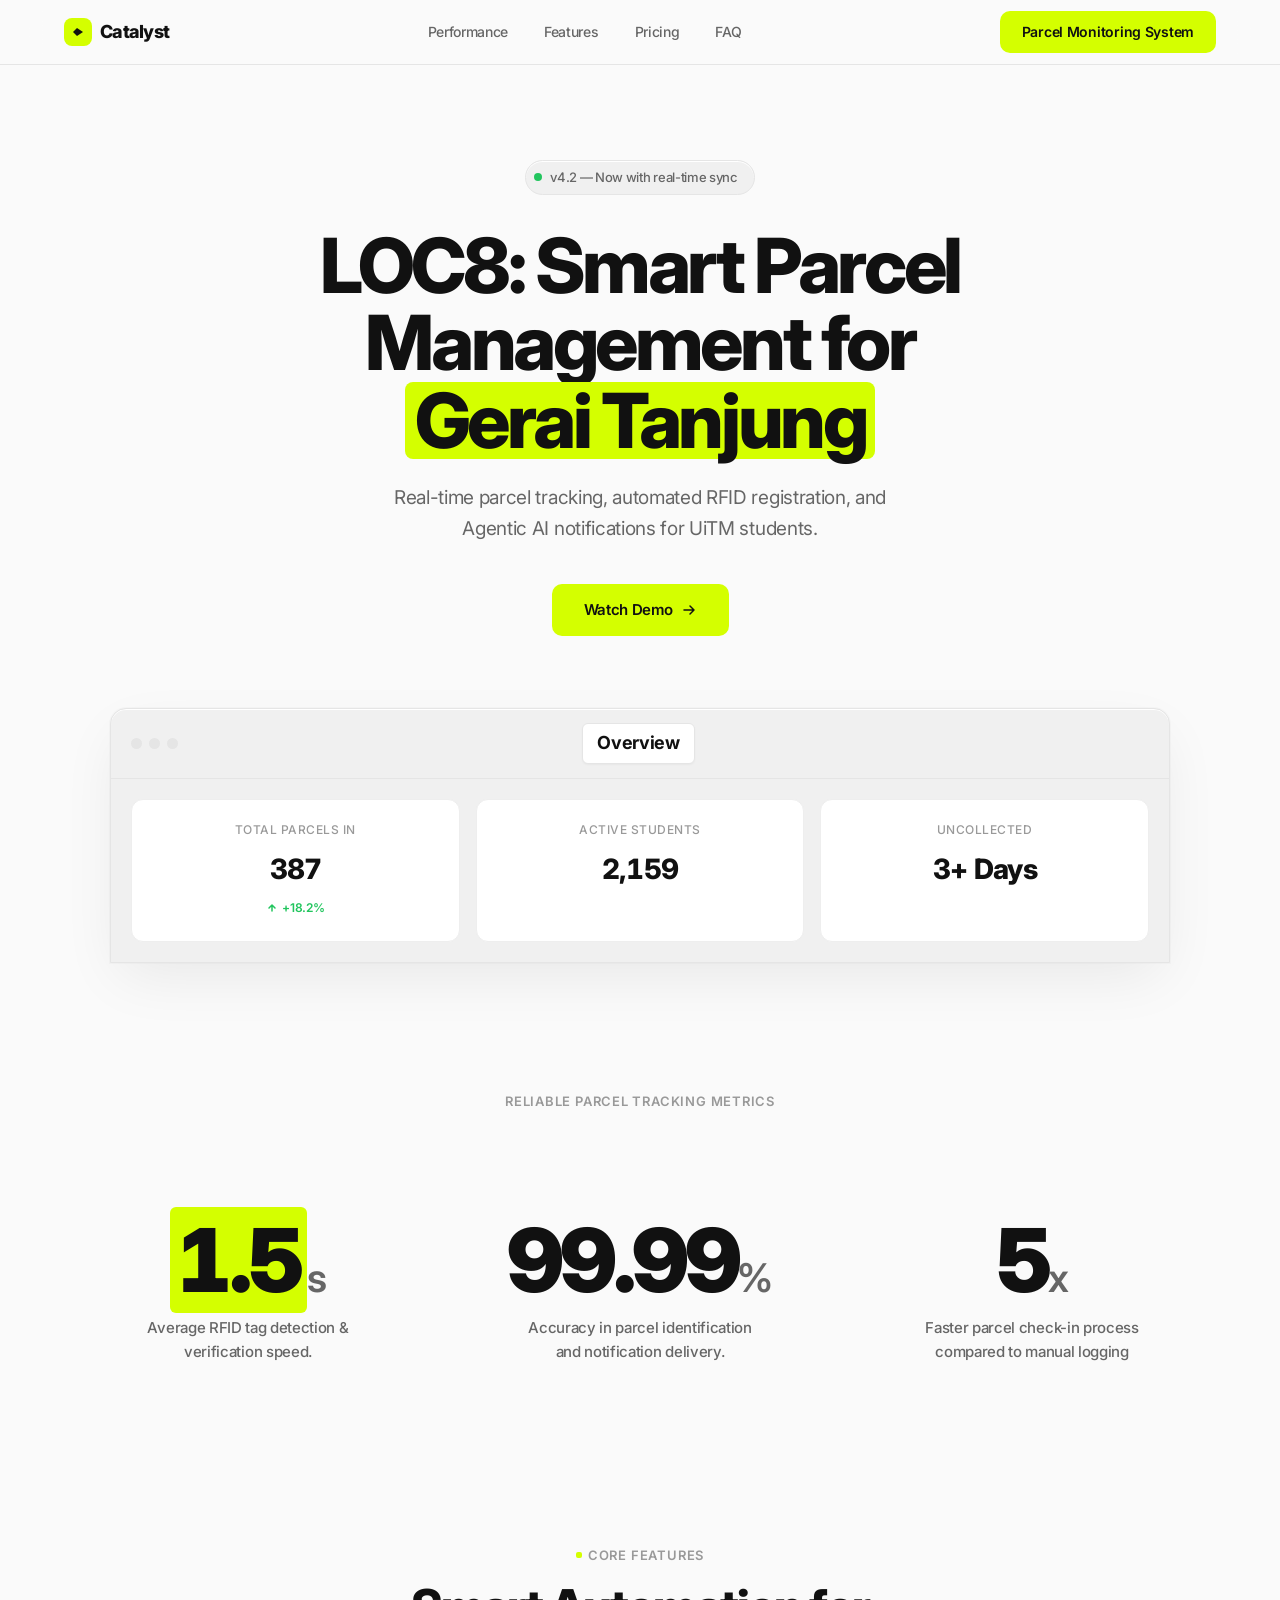
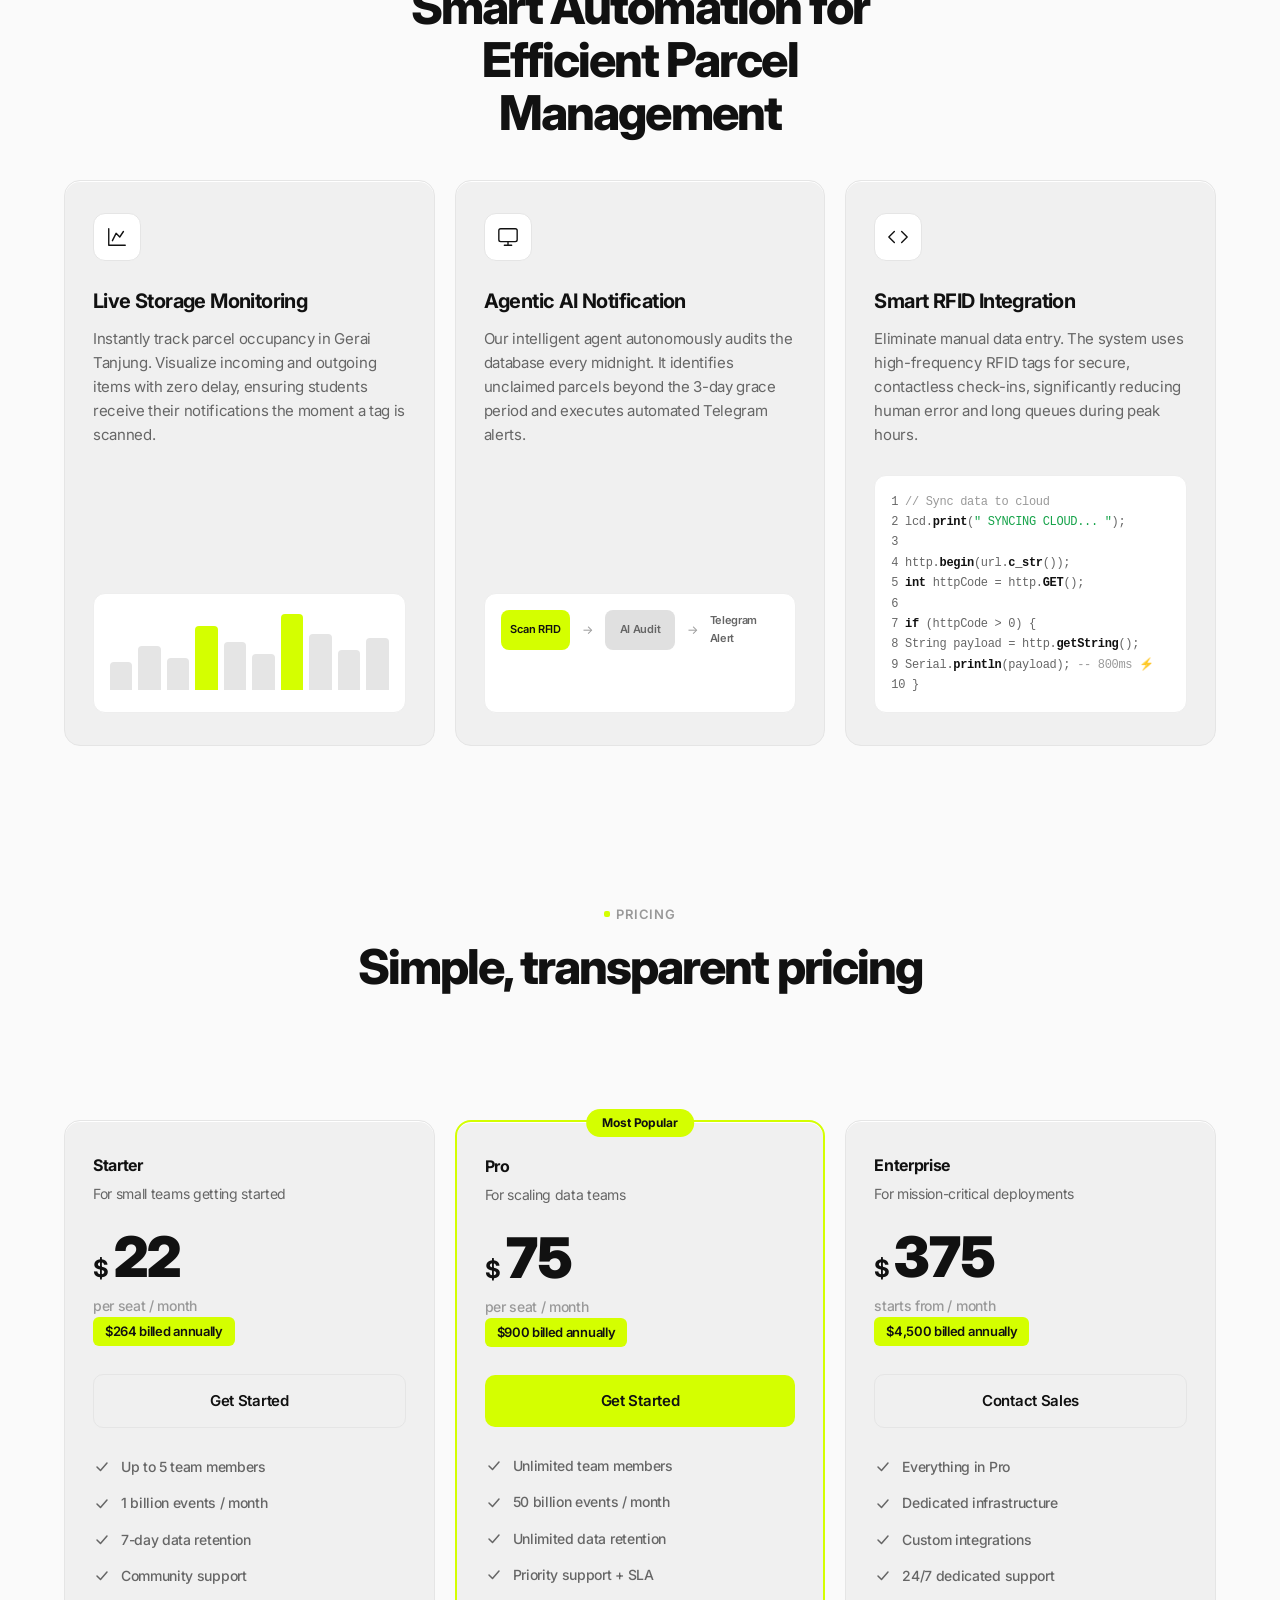
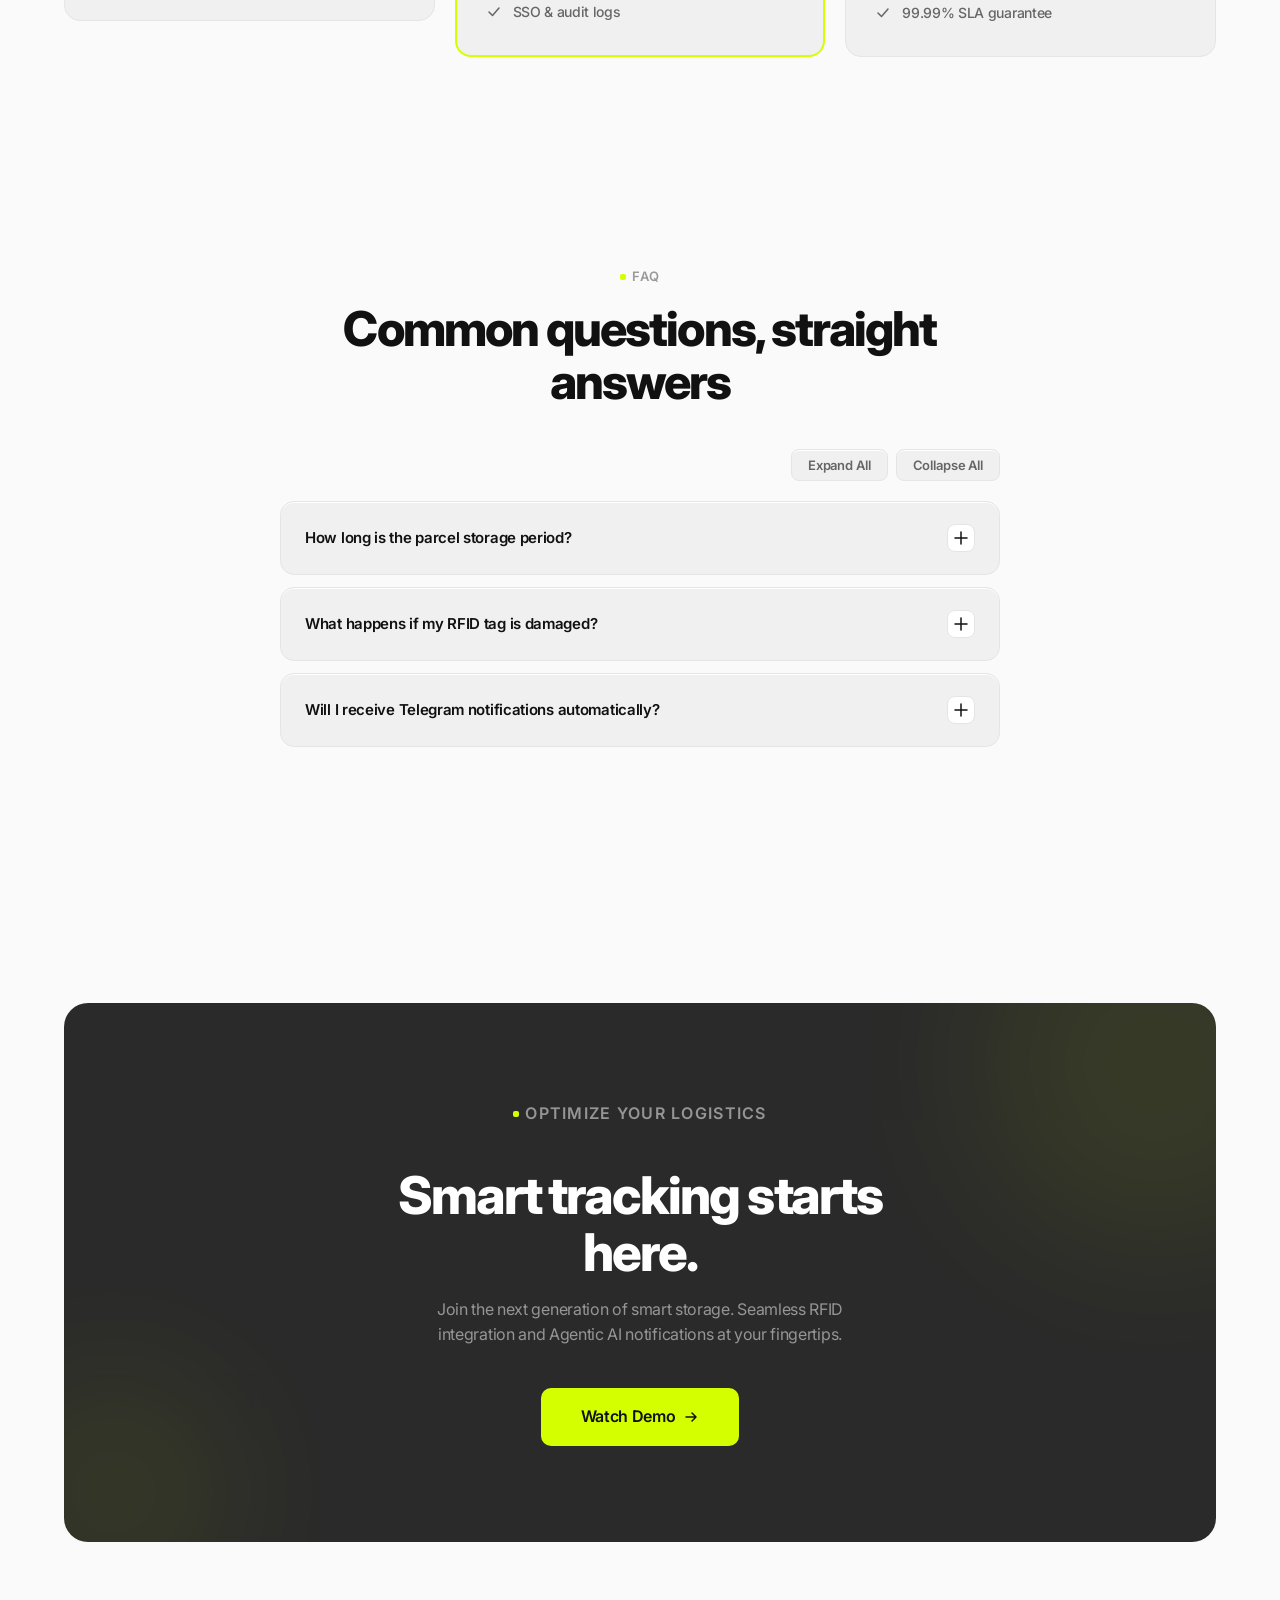
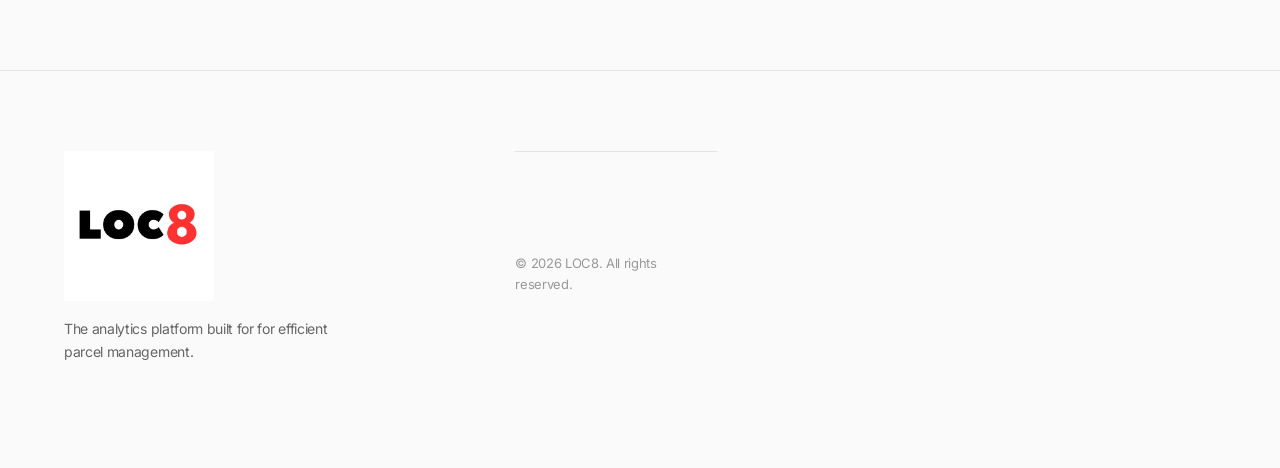
==== index.html @ b4c8d77c "first commit" ====
<!DOCTYPE html>
<html lang="en">
<head>
    <meta charset="UTF-8">
    <meta name="viewport" content="width=device-width, initial-scale=1.0">
    <title>LOC8 Tanjung</title>


    <!-- Google Fonts -->
    <link rel="preconnect" href="https://fonts.googleapis.com">
    <link rel="preconnect" href="https://fonts.gstatic.com" crossorigin>
    <link href="https://fonts.googleapis.com/css2?family=Inter:wght@400;500;600;700;800;900&display=swap" rel="stylesheet">

    <!-- Template CSS -->
    <link rel="stylesheet" href="templatemo-catalyst-style.css">
</head>
<body>

<!-- ===== NAVIGATION ===== -->
    <nav class="nav" role="navigation" aria-label="Main navigation">
        <div class="nav-inner">
            <a href="#" class="nav-logo" aria-label="Catalyst Home">
                <span class="nav-logo-mark">
                    <svg viewBox="0 0 16 16" fill="none" xmlns="http://www.w3.org/2000/svg">
                        <path d="M3 8L7 4L13 8L7 12L3 8Z" fill="#111"/>
                    </svg>
                </span>
                Catalyst
            </a>
            <ul class="nav-links" id="navLinks">
                <li><a href="#metrics">Performance</a></li>
                <li><a href="#engine">Features</a></li>
                <li><a href="#pricing">Pricing</a></li>
                <li><a href="#faq">FAQ</a></li>
            </ul>
            <div class="nav-cta"> 
                <a href="index2.html" class="btn-acid">Parcel Monitoring System </a>
            </div>
            <button class="nav-toggle" id="navToggle" aria-label="Toggle menu" aria-expanded="false">
                <span></span>
            </button>
        </div>
    </nav>


    <!-- ===== SECTION 1: HERO ===== -->
    <section class="hero">
        <div class="container">
            <div class="hero-badge reveal">
                <span class="hero-badge-dot"></span>
                v4.2 — Now with real-time sync
            </div>
            <h1 class="reveal">LOC8: Smart Parcel Management for <span class="accent-word">Gerai Tanjung</span></h1>
            <p class="hero-sub reveal">Real-time parcel tracking, automated RFID registration, and Agentic AI notifications for UiTM students.</p>
            <div class="hero-actions reveal">
                <a href="#pricing" class="btn-acid">
                    Watch Demo
                    <svg width="16" height="16" viewBox="0 0 16 16" fill="none" xmlns="http://www.w3.org/2000/svg"><path d="M3 8H13M13 8L9 4M13 8L9 12" stroke="currentColor" stroke-width="1.5" stroke-linecap="round" stroke-linejoin="round"/></svg>
                </a>
               
            </div>

            <!-- Dashboard Mockup -->
            <div class="hero-dashboard reveal">
                <div class="dashboard-frame">
                    <div class="dashboard-toolbar">
                        <div class="dashboard-dots">
                            <span></span><span></span><span></span>
                        </div>
                        <div class="dashboard-toolbar-tabs">
                            <span class="active"><h2>Overview</h2></span>
                            
                        </div>
                        <div style="width: 50px;"></div>
                    </div>
                    <div class="dashboard-body">
                        <div class="dash-stat-card">
                            <div class="dash-stat-label">Total Parcels In</div>
                            <div class="dash-stat-value">387</div>
                            <div class="dash-stat-change">
                                <svg width="12" height="12" viewBox="0 0 12 12" fill="none"><path d="M6 9V3M6 3L3 6M6 3L9 6" stroke="currentColor" stroke-width="1.5" stroke-linecap="round" stroke-linejoin="round"/></svg>
                                +18.2%
                            </div>
                        </div>
                        <div class="dash-stat-card">
                            <div class="dash-stat-label">Active Students</div>
                            <div class="dash-stat-value">2,159</div>
                            <div class="dash-stat-change">
                                                          </div>
                        </div>
                        <div class="dash-stat-card">
                            <div class="dash-stat-label">Uncollected</div>
                            <div class="dash-stat-value">3+ Days</div>
                            
                            </div>
                        </div>
                           </div>
                        </div>
                    </div>
                </div>
            </div>
        </div>
    </section>

    <!-- ===== SECTION 2: SPEED METRICS ===== -->
    <section class="metrics" id="metrics">
        <div class="container">
            <p class="metrics-label reveal">RELIABLE PARCEL TRACKING METRICS</p>
            <div class="metrics-grid">
                <div class="metric-item reveal">
                    <div class="metric-number"><span class="metric-highlight">1.5</span><span class="metric-unit">s</span></div>
                    <p class="metric-desc">Average RFID tag detection & verification speed.</p>
                </div>
                <div class="metric-item reveal">
                    <div class="metric-number">99.99<span class="metric-unit">%</span></div>
                    <p class="metric-desc">Accuracy in parcel identification and notification delivery.</p>
                </div>
                <div class="metric-item reveal">
                    <div class="metric-number">5<span class="metric-unit">x</span></div>
                    <p class="metric-desc">Faster parcel check-in process compared to manual logging</p>
                </div>
            </div>
        </div>
    </section>

    <!-- ===== SECTION 3: THE ENGINE — BENTO GRID ===== -->
    <section class="engine" id="engine">
        <div class="container">
            <div class="section-header reveal">
                <p class="section-tag">CORE FEATURES</p>
                <h2 class="section-title">Smart Automation for Efficient Parcel Management
            </div>
            <div class="bento-grid">
                <div class="card bento-card reveal">
                    <div class="bento-card-icon">
                        <svg viewBox="0 0 24 24" fill="none" stroke-width="1.5" stroke-linecap="round" stroke-linejoin="round"><path d="M3 3v18h18"/><path d="M7 16l4-8 4 4 4-6"/></svg>
                    </div>
                    <h3>Live Storage Monitoring</h3>
                    <p>Instantly track parcel occupancy in Gerai Tanjung. Visualize incoming and outgoing items with zero delay, ensuring students receive their notifications the moment a tag is scanned.</p>
                    <div class="bento-card-visual">
                        <div class="mini-bars">
                            <div class="mini-bar" style="height: 35%;"></div>
                            <div class="mini-bar" style="height: 55%;"></div>
                            <div class="mini-bar" style="height: 40%;"></div>
                            <div class="mini-bar highlight" style="height: 80%;"></div>
                            <div class="mini-bar" style="height: 60%;"></div>
                            <div class="mini-bar" style="height: 45%;"></div>
                            <div class="mini-bar highlight" style="height: 95%;"></div>
                            <div class="mini-bar" style="height: 70%;"></div>
                            <div class="mini-bar" style="height: 50%;"></div>
                            <div class="mini-bar" style="height: 65%;"></div>
                        </div>
                    </div>
                </div>
                <div class="card bento-card reveal">
                    <div class="bento-card-icon">
                        <svg viewBox="0 0 24 24" fill="none" stroke-width="1.5" stroke-linecap="round" stroke-linejoin="round"><rect x="2" y="3" width="20" height="14" rx="2"/><path d="M8 21h8M12 17v4"/></svg>
                    </div>
                    <h3>Agentic AI Notification</h3>
                    <p>Our intelligent agent autonomously audits the database every midnight. It identifies unclaimed parcels beyond the 3-day grace period and executes automated Telegram alerts.</p>
                    <div class="bento-card-visual">
                        <div class="mini-pipeline">
                            <div class="mini-pipeline-node">Scan RFID</div>
                            <span class="mini-pipeline-arrow">→</span>
                            <div class="mini-pipeline-node">AI Audit</div>
                            <span class="mini-pipeline-arrow">→</span>
                            <div class="mini-pipeline-node">Telegram Alert</div>
                        </div>
                    </div>
                </div>
                <div class="card bento-card reveal">
                    <div class="bento-card-icon">
                        <svg viewBox="0 0 24 24" fill="none" stroke-width="1.5" stroke-linecap="round" stroke-linejoin="round"><path d="M16 18l6-6-6-6"/><path d="M8 6l-6 6 6 6"/></svg>
                    </div>
                    <h3>Smart RFID Integration</h3>
                    <p>Eliminate manual data entry. The system uses high-frequency RFID tags for secure, contactless check-ins, significantly reducing human error and long queues during peak hours.</p>
                    <div class="bento-card-visual">
                        <div class="mini-code">
    1  <span class="comment">// Sync data to cloud</span><br>
    2  lcd.<span class="keyword">print</span>(<span class="string">" SYNCING CLOUD... "</span>);<br>
    3<br>
    4  http.<span class="keyword">begin</span>(url.<span class="keyword">c_str</span>());<br>
    5  <span class="keyword">int</span> httpCode = http.<span class="keyword">GET</span>();<br>
    6<br>
    7  <span class="keyword">if</span> (httpCode > <span class="number">0</span>) {<br>
    8      String payload = http.<span class="keyword">getString</span>();<br>
    9      Serial.<span class="keyword">println</span>(payload); <span class="comment">-- 800ms ⚡</span><br>
    10 }
</div>
                    </div>
                </div>
            </div>
        </div>
    </section>

    <!-- ===== SECTION 4: PRICING ===== -->
    <section class="pricing" id="pricing">
        <div class="container">
            <div class="section-header reveal">
                <p class="section-tag">Pricing</p>
                <h2 class="section-title">Simple, transparent pricing</h2>
            </div>
            <div class="toggle-wrap reveal">
                <div class="toggle-container">
                    <button class="toggle-btn" data-plan="monthly" id="toggleMonthly">Monthly</button>
                    <button class="toggle-btn active" data-plan="yearly" id="toggleYearly">Yearly</button>
                </div>
                <span class="toggle-save visible" id="toggleSave">Save 25%</span>
            </div>
            <div class="pricing-grid">
                <!-- Starter -->
                <div class="card pricing-card reveal">
                    <div class="pricing-plan-name">Starter</div>
                    <div class="pricing-plan-desc">For small teams getting started</div>
                    <div class="pricing-amount">
                        <span class="pricing-currency">$</span>
                        <span class="pricing-value" data-monthly="30" data-yearly="22">22</span>
                    </div>
                    <p class="pricing-period">per seat / month</p>
                    <p class="pricing-billed yearly-active" data-monthly="Billed monthly" data-yearly="$264 billed annually">$264 billed annually</p>
                    <a href="#" class="btn-ghost">Get Started</a>
                    <ul class="pricing-features">
                        <li>
                            <svg viewBox="0 0 18 18" fill="none"><path d="M4 9l3.5 3.5L14 5" stroke="currentColor" stroke-width="1.5" stroke-linecap="round" stroke-linejoin="round"/></svg>
                            Up to 5 team members
                        </li>
                        <li>
                            <svg viewBox="0 0 18 18" fill="none"><path d="M4 9l3.5 3.5L14 5" stroke="currentColor" stroke-width="1.5" stroke-linecap="round" stroke-linejoin="round"/></svg>
                            1 billion events / month
                        </li>
                        <li>
                            <svg viewBox="0 0 18 18" fill="none"><path d="M4 9l3.5 3.5L14 5" stroke="currentColor" stroke-width="1.5" stroke-linecap="round" stroke-linejoin="round"/></svg>
                            7-day data retention
                        </li>
                        <li>
                            <svg viewBox="0 0 18 18" fill="none"><path d="M4 9l3.5 3.5L14 5" stroke="currentColor" stroke-width="1.5" stroke-linecap="round" stroke-linejoin="round"/></svg>
                            Community support
                        </li>
                    </ul>
                </div>
                <!-- Pro -->
                <div class="card pricing-card featured reveal">
                    <div class="pricing-plan-name">Pro</div>
                    <div class="pricing-plan-desc">For scaling data teams</div>
                    <div class="pricing-amount">
                        <span class="pricing-currency">$</span>
                        <span class="pricing-value" data-monthly="100" data-yearly="75">75</span>
                    </div>
                    <p class="pricing-period">per seat / month</p>
                    <p class="pricing-billed yearly-active" data-monthly="Billed monthly" data-yearly="$900 billed annually">$900 billed annually</p>
                    <a href="#" class="btn-acid">Get Started</a>
                    <ul class="pricing-features">
                        <li>
                            <svg viewBox="0 0 18 18" fill="none"><path d="M4 9l3.5 3.5L14 5" stroke="currentColor" stroke-width="1.5" stroke-linecap="round" stroke-linejoin="round"/></svg>
                            Unlimited team members
                        </li>
                        <li>
                            <svg viewBox="0 0 18 18" fill="none"><path d="M4 9l3.5 3.5L14 5" stroke="currentColor" stroke-width="1.5" stroke-linecap="round" stroke-linejoin="round"/></svg>
                            50 billion events / month
                        </li>
                        <li>
                            <svg viewBox="0 0 18 18" fill="none"><path d="M4 9l3.5 3.5L14 5" stroke="currentColor" stroke-width="1.5" stroke-linecap="round" stroke-linejoin="round"/></svg>
                            Unlimited data retention
                        </li>
                        <li>
                            <svg viewBox="0 0 18 18" fill="none"><path d="M4 9l3.5 3.5L14 5" stroke="currentColor" stroke-width="1.5" stroke-linecap="round" stroke-linejoin="round"/></svg>
                            Priority support + SLA
                        </li>
                        <li>
                            <svg viewBox="0 0 18 18" fill="none"><path d="M4 9l3.5 3.5L14 5" stroke="currentColor" stroke-width="1.5" stroke-linecap="round" stroke-linejoin="round"/></svg>
                            SSO &amp; audit logs
                        </li>
                    </ul>
                </div>
                <!-- Enterprise -->
                <div class="card pricing-card reveal">
                    <div class="pricing-plan-name">Enterprise</div>
                    <div class="pricing-plan-desc">For mission-critical deployments</div>
                    <div class="pricing-amount">
                        <span class="pricing-currency">$</span>
                        <span class="pricing-value" data-monthly="500" data-yearly="375">375</span>
                    </div>
                    <p class="pricing-period">starts from / month</p>
                    <p class="pricing-billed yearly-active" data-monthly="Billed monthly" data-yearly="$4,500 billed annually">$4,500 billed annually</p>
                    <a href="#" class="btn-ghost">Contact Sales</a>
                    <ul class="pricing-features">
                        <li>
                            <svg viewBox="0 0 18 18" fill="none"><path d="M4 9l3.5 3.5L14 5" stroke="currentColor" stroke-width="1.5" stroke-linecap="round" stroke-linejoin="round"/></svg>
                            Everything in Pro
                        </li>
                        <li>
                            <svg viewBox="0 0 18 18" fill="none"><path d="M4 9l3.5 3.5L14 5" stroke="currentColor" stroke-width="1.5" stroke-linecap="round" stroke-linejoin="round"/></svg>
                            Dedicated infrastructure
                        </li>
                        <li>
                            <svg viewBox="0 0 18 18" fill="none"><path d="M4 9l3.5 3.5L14 5" stroke="currentColor" stroke-width="1.5" stroke-linecap="round" stroke-linejoin="round"/></svg>
                            Custom integrations
                        </li>
                        <li>
                            <svg viewBox="0 0 18 18" fill="none"><path d="M4 9l3.5 3.5L14 5" stroke="currentColor" stroke-width="1.5" stroke-linecap="round" stroke-linejoin="round"/></svg>
                            24/7 dedicated support
                        </li>
                        <li>
                            <svg viewBox="0 0 18 18" fill="none"><path d="M4 9l3.5 3.5L14 5" stroke="currentColor" stroke-width="1.5" stroke-linecap="round" stroke-linejoin="round"/></svg>
                            99.99% SLA guarantee
                        </li>
                    </ul>
                </div>
            </div>
        </div>
    </section>
    <!-- ===== SECTION 5: FAQ ===== -->
    <section class="faq" id="faq">
        <div class="container">
            <div class="section-header reveal">
                <p class="section-tag">FAQ</p>
                <h2 class="section-title">Common questions, straight answers</h2>
            </div>
            <div class="faq-controls reveal">
                <button class="faq-ctrl-btn" id="faqExpandAll">Expand All</button>
                <button class="faq-ctrl-btn" id="faqCollapseAll">Collapse All</button>
            </div>
            <div class="faq-list">
                <div class="faq-item reveal">
                    <button class="faq-question" aria-expanded="false">
                        How long is the parcel storage period?
                        <span class="faq-icon"><svg viewBox="0 0 14 14" fill="none"><path d="M7 1v12M1 7h12" stroke="#111" stroke-width="1.5" stroke-linecap="round"/></svg></span>
                    </button>
                    <div class="faq-answer">
                        <div class="faq-answer-inner">Parcels can be stored for up to 3 days before the AI agent triggers a penalty warning or a second reminder notification.</div>
                    </div>
                </div>
                <div class="faq-item reveal">
                    <button class="faq-question" aria-expanded="false">
                        What happens if my RFID tag is damaged?
                        <span class="faq-icon"><svg viewBox="0 0 14 14" fill="none"><path d="M7 1v12M1 7h12" stroke="#111" stroke-width="1.5" stroke-linecap="round"/></svg></span>
                    </button>
                    <div class="faq-answer">
                        <div class="faq-answer-inner">You can report the damage to the Gerai Tanjung admin for a tag replacement to ensure accurate scanning and tracking.</div>
                    </div>
                </div>
                <div class="faq-item reveal">
                    <button class="faq-question" aria-expanded="false">
                        Will I receive Telegram notifications automatically?
                        <span class="faq-icon"><svg viewBox="0 0 14 14" fill="none"><path d="M7 1v12M1 7h12" stroke="#111" stroke-width="1.5" stroke-linecap="round"/></svg></span>
                    </button>
                    <div class="faq-answer">
                        <div class="faq-answer-inner">Yes, our Agentic AI audits the database daily and executes automated Telegram alerts to your registered account.</div>
                    </div>
                </div> 
            </div>
                </div>
            </div>
        </div>
    </section>

    <!-- ===== SECTION 6: CTA BANNER ===== -->
    <section class="cta-banner">
        <div class="container">
            <div class="cta-banner-inner reveal">
                <p class="cta-banner-tag">OPTIMIZE YOUR LOGISTICS</p>
                <h2>Smart tracking starts here.</h2>
                <p>Join the next generation of smart storage. Seamless RFID integration and Agentic AI notifications at your fingertips.</p>
                <div class="cta-banner-actions">
                    <a href="#" class="btn-acid">
                        Watch Demo
                        <svg width="16" height="16" viewBox="0 0 16 16" fill="none"><path d="M3 8H13M13 8L9 4M13 8L9 12" stroke="currentColor" stroke-width="1.5" stroke-linecap="round" stroke-linejoin="round"/></svg>
                    </a>
                    
                </div>
            </div>
        </div>
    </section>

    <!-- ===== SECTION 7: FOOTER ===== -->
    <footer class="footer" id="footer">
        <div class="container">
            <div class="footer-grid">
                <div>
                    <img src="nine.jpg" alt="LOC8 Logo" height="150" style="width: auto;"> 
                    </a>
                    <p class="footer-brand-desc">The analytics platform built for for efficient parcel management. </p>
                </div>
                
            <div class="footer-bottom">
                <p class="footer-copy">&copy; 2026 LOC8. All rights reserved. </p>
    </footer>

    <!-- Template JS -->
    <script src="templatemo-catalyst-script.js"></script>

</body>
</html>
---- templatemo-catalyst-style.css ----
/*

TemplateMo 618 The Catalyst

https://templatemo.com/tm-618-the-catalyst

Silver & Acid Light-Mode SaaS Landing Page

*/


*,
*::before,
*::after {
    margin: 0;
    padding: 0;
    box-sizing: border-box;
}

:root {
    /* Silver & Acid Palette */
    --bg:           #FAFAFA;
    --surface:      #F0F0F0;
    --text:         #111111;
    --text-muted:   #666666;
    --text-dim:     #999999;
    --accent:       #D4FF00;
    --accent-hover: #c2eb00;
    --border:       #E5E5E5;
    --border-light: #EEEEEE;
    --white:        #FFFFFF;

    /* Spacing */
    --section-pad: clamp(80px, 10vw, 140px);
    --container:   1200px;
    --gap:         24px;
}

html {
    scroll-behavior: smooth;
    -webkit-font-smoothing: antialiased;
    -moz-osx-font-smoothing: grayscale;
}

body {
    font-family: 'Inter', -apple-system, BlinkMacSystemFont, 'SF Pro Display', 'SF Pro Text', sans-serif;
    background: var(--bg);
    color: var(--text);
    line-height: 1.6;
    letter-spacing: -0.02em;
    overflow-x: hidden;
}

a {
    color: inherit;
    text-decoration: none;
}

img {
    max-width: 100%;
    display: block;
}

.container {
    max-width: var(--container);
    margin: 0 auto;
    padding: 0 var(--gap);
}

/* ===== Machined Silver Card System ===== */
.card {
    background: var(--surface);
    border: 1px solid var(--border);
    border-radius: 16px;
    box-shadow: inset 0 1px 0 var(--white);
    transition: transform 0.25s cubic-bezier(0.22, 1, 0.36, 1);
}

.card:hover {
    transform: translateY(-2px);
}

/* ===== Acid Button System ===== */
.btn-acid {
    display: inline-flex;
    align-items: center;
    justify-content: center;
    gap: 8px;
    padding: 14px 32px;
    background: var(--accent);
    color: var(--text);
    font-family: inherit;
    font-size: 15px;
    font-weight: 600;
    letter-spacing: -0.02em;
    border: none;
    border-radius: 10px;
    cursor: pointer;
    transition: transform 0.2s cubic-bezier(0.22, 1, 0.36, 1),
                box-shadow 0.2s cubic-bezier(0.22, 1, 0.36, 1);
    user-select: none;
}

.btn-acid:hover {
    transform: translateY(-2px);
    box-shadow: 4px 4px 0px var(--text);
}

.btn-acid:active {
    transform: translateY(0);
    box-shadow: 1px 1px 0px var(--text);
}

.btn-ghost {
    display: inline-flex;
    align-items: center;
    justify-content: center;
    gap: 8px;
    padding: 14px 32px;
    background: transparent;
    color: var(--text);
    font-family: inherit;
    font-size: 15px;
    font-weight: 600;
    letter-spacing: -0.02em;
    border: 1px solid var(--border);
    border-radius: 10px;
    cursor: pointer;
    transition: transform 0.2s cubic-bezier(0.22, 1, 0.36, 1),
                box-shadow 0.2s cubic-bezier(0.22, 1, 0.36, 1),
                border-color 0.2s ease;
}

.btn-ghost:hover {
    transform: translateY(-2px);
    box-shadow: 4px 4px 0px var(--text);
    border-color: var(--text);
}

/* ===== NAVIGATION ===== */
.nav {
    position: fixed;
    top: 0;
    left: 0;
    right: 0;
    z-index: 1000;
    background: rgba(250, 250, 250, 0.8);
    backdrop-filter: blur(20px);
    -webkit-backdrop-filter: blur(20px);
    border-bottom: 1px solid var(--border);
}

.nav-inner {
    max-width: var(--container);
    margin: 0 auto;
    padding: 0 var(--gap);
    height: 64px;
    display: flex;
    align-items: center;
    justify-content: space-between;
}

.nav-logo {
    font-size: 18px;
    font-weight: 800;
    letter-spacing: -0.04em;
    display: flex;
    align-items: center;
    gap: 8px;
}

.nav-logo-mark {
    width: 28px;
    height: 28px;
    background: var(--accent);
    border-radius: 8px;
    display: flex;
    align-items: center;
    justify-content: center;
}

.nav-logo-mark svg {
    width: 16px;
    height: 16px;
}

.nav-links {
    display: flex;
    align-items: center;
    gap: 36px;
    list-style: none;
}

.nav-links a {
    font-size: 14px;
    font-weight: 500;
    color: var(--text-muted);
    transition: color 0.2s ease;
}

.nav-links a:hover {
    color: var(--text);
}

.nav-cta {
    display: flex;
    align-items: center;
    gap: 12px;
}

.nav-cta .btn-acid {
    padding: 10px 22px;
    font-size: 14px;
}

.nav-cta .btn-ghost {
    padding: 10px 22px;
    font-size: 14px;
}

.nav-toggle {
    display: none;
    background: none;
    border: none;
    cursor: pointer;
    width: 40px;
    height: 40px;
    align-items: center;
    justify-content: center;
}

.nav-toggle span {
    display: block;
    width: 22px;
    height: 2px;
    background: var(--text);
    position: relative;
    transition: background 0.2s ease;
}

.nav-toggle span::before,
.nav-toggle span::after {
    content: '';
    position: absolute;
    left: 0;
    width: 100%;
    height: 2px;
    background: var(--text);
    transition: transform 0.3s ease;
}

.nav-toggle span::before { top: -7px; }
.nav-toggle span::after  { top: 7px; }

.nav-toggle.active span { background: transparent; }
.nav-toggle.active span::before { transform: rotate(45deg); top: 0; }
.nav-toggle.active span::after  { transform: rotate(-45deg); top: 0; }

/* ===== SECTION 1: HERO ===== */
.hero {
    padding-top: 160px;
    padding-bottom: 0;
    text-align: center;
    position: relative;
}

.hero-badge {
    display: inline-flex;
    align-items: center;
    gap: 8px;
    padding: 6px 16px 6px 8px;
    background: var(--surface);
    border: 1px solid var(--border);
    border-radius: 100px;
    font-size: 13px;
    font-weight: 500;
    color: var(--text-muted);
    margin-bottom: 32px;
    box-shadow: inset 0 1px 0 var(--white);
}

.hero-badge-dot {
    width: 8px;
    height: 8px;
    background: #22C55E;
    border-radius: 50%;
    animation: pulse-dot 2s ease-in-out infinite;
}

@keyframes pulse-dot {
    0%, 100% { opacity: 1; }
    50% { opacity: 0.4; }
}

.hero h1 {
    font-size: clamp(42px, 6vw, 76px);
    font-weight: 800;
    line-height: 1.02;
    letter-spacing: -0.045em;
    max-width: 820px;
    margin: 0 auto 24px;
}

.hero h1 .accent-word {
    color: var(--text);
    background: var(--accent);
    padding: 0 10px;
    border-radius: 8px;
    display: inline-block;
}

.hero-sub {
    font-size: clamp(16px, 1.8vw, 19px);
    color: var(--text-muted);
    max-width: 520px;
    margin: 0 auto 40px;
    line-height: 1.6;
    font-weight: 400;
}

.hero-actions {
    display: flex;
    align-items: center;
    justify-content: center;
    gap: 16px;
    margin-bottom: 72px;
}

/* Dashboard Mockup */
.hero-dashboard {
    position: relative;
    max-width: 1060px;
    margin: 0 auto;
}

.dashboard-frame {
    background: var(--surface);
    border: 1px solid var(--border);
    border-radius: 16px 16px 0 0;
    box-shadow: inset 0 1px 0 var(--white),
                0 0 0 1px rgba(0,0,0,0.02),
                0 20px 60px -10px rgba(0,0,0,0.08);
    overflow: hidden;
}

.dashboard-toolbar {
    display: flex;
    align-items: center;
    justify-content: space-between;
    padding: 14px 20px;
    border-bottom: 1px solid var(--border);
}

.dashboard-dots {
    display: flex;
    gap: 7px;
}

.dashboard-dots span {
    width: 11px;
    height: 11px;
    border-radius: 50%;
    background: var(--border);
}

.dashboard-toolbar-tabs {
    display: flex;
    gap: 2px;
}

.dashboard-toolbar-tabs span {
    padding: 5px 14px;
    font-size: 12px;
    font-weight: 500;
    color: var(--text-dim);
    border-radius: 6px;
    cursor: default;
}

.dashboard-toolbar-tabs span.active {
    background: var(--white);
    color: var(--text);
    border: 1px solid var(--border);
    box-shadow: 0 1px 2px rgba(0,0,0,0.04);
}

.dashboard-body {
    padding: 20px;
    display: grid;
    grid-template-columns: 1fr 1fr 1fr;
    gap: 16px;
}

.dash-stat-card {
    background: var(--white);
    border: 1px solid var(--border-light);
    border-radius: 12px;
    padding: 20px;
    box-shadow: inset 0 1px 0 var(--white);
}

.dash-stat-label {
    font-size: 12px;
    font-weight: 500;
    color: var(--text-dim);
    text-transform: uppercase;
    letter-spacing: 0.04em;
    margin-bottom: 8px;
}

.dash-stat-value {
    font-size: 28px;
    font-weight: 800;
    letter-spacing: -0.03em;
    font-variant-numeric: tabular-nums;
}

.dash-stat-change {
    display: inline-flex;
    align-items: center;
    gap: 4px;
    margin-top: 6px;
    font-size: 12px;
    font-weight: 600;
    color: #22C55E;
}

.dash-stat-change.down { color: #EF4444; }

/* Data Table inside dashboard */
.dashboard-table-area {
    grid-column: 1 / -1;
    background: var(--white);
    border: 1px solid var(--border-light);
    border-radius: 12px;
    overflow: hidden;
}

.dash-table-header {
    display: flex;
    align-items: center;
    justify-content: space-between;
    padding: 16px 20px;
    border-bottom: 1px solid var(--border-light);
}

.dash-table-header span {
    font-size: 14px;
    font-weight: 600;
}

.dash-table-header .dash-filter {
    font-size: 12px;
    font-weight: 500;
    color: var(--text-dim);
    padding: 4px 12px;
    border: 1px solid var(--border);
    border-radius: 6px;
}

.dash-table {
    width: 100%;
}

.dash-table-row {
    display: grid;
    grid-template-columns: 2fr 1fr 1fr 1fr 100px;
    padding: 12px 20px;
    align-items: center;
    border-bottom: 1px solid var(--border-light);
    font-size: 13px;
}

.dash-table-row.head {
    font-size: 11px;
    font-weight: 600;
    color: var(--text-dim);
    text-transform: uppercase;
    letter-spacing: 0.05em;
    background: rgba(0,0,0,0.015);
}

.dash-table-row:last-child {
    border-bottom: none;
}

.dash-cell {
    font-variant-numeric: tabular-nums;
}

.dash-cell-name {
    font-weight: 600;
    display: flex;
    align-items: center;
    gap: 10px;
}

.dash-cell-icon {
    width: 28px;
    height: 28px;
    border-radius: 8px;
    display: flex;
    align-items: center;
    justify-content: center;
    font-size: 13px;
    font-weight: 700;
    flex-shrink: 0;
}

.dash-status {
    display: inline-flex;
    padding: 3px 10px;
    border-radius: 100px;
    font-size: 11px;
    font-weight: 600;
}

.dash-status.active {
    background: #DCFCE7;
    color: #166534;
}

.dash-status.pending {
    background: #FEF3C7;
    color: #92400E;
}

.dash-status.draft {
    background: var(--surface);
    color: var(--text-muted);
}

/* ===== SECTION 2: SPEED METRICS ===== */
.metrics {
    padding: var(--section-pad) 0;
}

.metrics-label {
    font-size: 13px;
    font-weight: 600;
    text-transform: uppercase;
    letter-spacing: 0.06em;
    color: var(--text-dim);
    text-align: center;
    margin-bottom: 56px;
}

.metrics-grid {
    display: grid;
    grid-template-columns: repeat(3, 1fr);
    gap: 24px;
}

.metric-item {
    text-align: center;
    padding: 48px 24px;
}

.metric-number {
    font-size: clamp(56px, 8vw, 88px);
    font-weight: 900;
    letter-spacing: -0.05em;
    line-height: 1;
    font-variant-numeric: tabular-nums;
    margin-bottom: 12px;
}

.metric-number .metric-unit {
    font-size: 0.45em;
    font-weight: 600;
    color: var(--text-muted);
    letter-spacing: -0.02em;
}

.metric-number .metric-highlight {
    color: var(--text);
    background: var(--accent);
    padding: 0 6px;
    border-radius: 6px;
}

.metric-desc {
    font-size: 15px;
    color: var(--text-muted);
    font-weight: 500;
    max-width: 240px;
    margin: 0 auto;
}

.metric-divider {
    width: 1px;
    background: var(--border);
    margin: 24px 0;
    justify-self: center;
}

/* ===== SECTION 3: THE ENGINE — BENTO GRID ===== */
.engine {
    padding: 0 0 clamp(48px, 6vw, 80px);
}

.section-header {
    text-align: center;
    margin-bottom: 40px;
}

.section-tag {
    display: inline-flex;
    align-items: center;
    gap: 6px;
    font-size: 13px;
    font-weight: 600;
    text-transform: uppercase;
    letter-spacing: 0.06em;
    color: var(--text-dim);
    margin-bottom: 16px;
}

.section-tag::before {
    content: '';
    width: 6px;
    height: 6px;
    background: var(--accent);
    border-radius: 2px;
}

.section-title {
    font-size: clamp(32px, 4vw, 48px);
    font-weight: 800;
    letter-spacing: -0.04em;
    line-height: 1.1;
    max-width: 600px;
    margin: 0 auto;
}

.bento-grid {
    display: grid;
    grid-template-columns: repeat(3, 1fr);
    gap: 20px;
}

.bento-card {
    padding: 32px 28px;
    display: flex;
    flex-direction: column;
}

.bento-card-icon {
    width: 48px;
    height: 48px;
    background: var(--white);
    border: 1px solid var(--border);
    border-radius: 12px;
    display: flex;
    align-items: center;
    justify-content: center;
    margin-bottom: 24px;
    box-shadow: inset 0 1px 0 var(--white);
}

.bento-card-icon svg {
    width: 22px;
    height: 22px;
    stroke: var(--text);
}

.bento-card h3 {
    font-size: 20px;
    font-weight: 700;
    letter-spacing: -0.03em;
    margin-bottom: 10px;
}

.bento-card p {
    font-size: 15px;
    color: var(--text-muted);
    line-height: 1.6;
    flex: 1;
}

.bento-card-visual {
    margin-top: 28px;
    background: var(--white);
    border: 1px solid var(--border-light);
    border-radius: 12px;
    padding: 16px;
    min-height: 120px;
}

/* Mini chart bars in bento card */
.mini-bars {
    display: flex;
    align-items: flex-end;
    gap: 6px;
    height: 80px;
}

.mini-bar {
    flex: 1;
    background: var(--border);
    border-radius: 4px 4px 0 0;
    transition: height 0.4s cubic-bezier(0.22, 1, 0.36, 1);
}

.mini-bar.highlight { background: var(--accent); }

/* Mini pipeline in bento card */
.mini-pipeline {
    display: flex;
    align-items: center;
    gap: 12px;
}

.mini-pipeline-node {
    flex: 1;
    height: 40px;
    border-radius: 8px;
    display: flex;
    align-items: center;
    justify-content: center;
    font-size: 11px;
    font-weight: 600;
    color: var(--text-muted);
}

.mini-pipeline-node:nth-child(1) { background: var(--accent); color: var(--text); }
.mini-pipeline-node:nth-child(2) { background: #e8e8e8; }
.mini-pipeline-node:nth-child(3) { background: #e0e0e0; }

.mini-pipeline-arrow {
    font-size: 12px;
    color: var(--text-dim);
    flex-shrink: 0;
}

/* Mini code block in bento card */
.mini-code {
    font-family: 'SF Mono', 'Fira Code', monospace;
    font-size: 12px;
    line-height: 1.7;
    color: var(--text-muted);
}

.mini-code .keyword { color: var(--text); font-weight: 600; }
.mini-code .string { color: #16A34A; }
.mini-code .comment { color: var(--text-dim); }

/* ===== SECTION 4: PRICING ===== */
.pricing {
    padding: clamp(48px, 6vw, 80px) 0;
}

.toggle-wrap {
    display: flex;
    align-items: center;
    justify-content: center;
    gap: 0;
    margin-bottom: 40px;
}

.toggle-container {
    display: flex;
    align-items: center;
    background: var(--surface);
    border: 1px solid var(--border);
    border-radius: 12px;
    padding: 4px;
    box-shadow: inset 0 1px 0 var(--white);
}

.toggle-btn {
    padding: 10px 28px;
    font-family: inherit;
    font-size: 14px;
    font-weight: 600;
    letter-spacing: -0.02em;
    border: none;
    border-radius: 9px;
    cursor: pointer;
    background: transparent;
    color: var(--text-muted);
    transition: all 0.25s cubic-bezier(0.22, 1, 0.36, 1);
    position: relative;
}

.toggle-btn.active {
    background: var(--accent);
    color: var(--text);
    box-shadow: 0 1px 3px rgba(0,0,0,0.08);
}

.toggle-save {
    font-size: 12px;
    font-weight: 600;
    color: #16A34A;
    margin-left: 12px;
    opacity: 0;
    transform: translateX(-8px);
    transition: all 0.3s ease;
}

.toggle-save.visible {
    opacity: 1;
    transform: translateX(0);
}

.pricing-grid {
    display: grid;
    grid-template-columns: repeat(3, 1fr);
    gap: 20px;
    align-items: start;
}

.pricing-card {
    padding: 32px 28px;
    position: relative;
}

.pricing-card.featured {
    border-color: var(--accent);
    border-width: 2px;
}

.pricing-card.featured::before {
    content: 'Most Popular';
    position: absolute;
    top: -13px;
    left: 50%;
    transform: translateX(-50%);
    padding: 4px 16px;
    background: var(--accent);
    color: var(--text);
    font-size: 12px;
    font-weight: 700;
    letter-spacing: -0.01em;
    border-radius: 100px;
    white-space: nowrap;
}

.pricing-plan-name {
    font-size: 16px;
    font-weight: 700;
    letter-spacing: -0.02em;
    margin-bottom: 4px;
}

.pricing-plan-desc {
    font-size: 14px;
    color: var(--text-muted);
    margin-bottom: 24px;
}

.pricing-amount {
    display: flex;
    align-items: baseline;
    gap: 4px;
    margin-bottom: 6px;
}

.pricing-currency {
    font-size: 24px;
    font-weight: 700;
    letter-spacing: -0.02em;
}

.pricing-value {
    font-size: 56px;
    font-weight: 900;
    letter-spacing: -0.05em;
    line-height: 1;
    font-variant-numeric: tabular-nums;
    transition: all 0.3s cubic-bezier(0.22, 1, 0.36, 1);
}

.pricing-period {
    font-size: 14px;
    color: var(--text-dim);
    font-weight: 500;
}

.pricing-billed {
    font-size: 13px;
    color: var(--text-dim);
    margin-bottom: 28px;
    transition: all 0.25s ease;
}

.pricing-billed.yearly-active {
    color: var(--text);
    font-weight: 600;
    background: var(--accent);
    display: inline-block;
    padding: 4px 12px;
    border-radius: 6px;
}

.pricing-card .btn-acid,
.pricing-card .btn-ghost {
    width: 100%;
    margin-bottom: 28px;
}

.pricing-features {
    list-style: none;
    display: flex;
    flex-direction: column;
    gap: 14px;
}

.pricing-features li {
    display: flex;
    align-items: center;
    gap: 10px;
    font-size: 14px;
    color: var(--text-muted);
    font-weight: 500;
}

.pricing-features li svg {
    width: 18px;
    height: 18px;
    flex-shrink: 0;
    stroke: #22C55E;
}

/* ===== SECTION 7: FOOTER ===== */
.footer {
    padding: 80px 0 40px;
    border-top: 1px solid var(--border);
}

.footer-grid {
    display: grid;
    grid-template-columns: 2fr 1fr 1fr 1fr;
    gap: 48px;
    margin-bottom: 64px;
}

.footer-brand-desc {
    font-size: 14px;
    color: var(--text-muted);
    line-height: 1.7;
    max-width: 280px;
    margin-top: 16px;
}

.footer-col-title {
    font-size: 13px;
    font-weight: 700;
    text-transform: uppercase;
    letter-spacing: 0.06em;
    color: var(--text);
    margin-bottom: 20px;
}

.footer-links {
    list-style: none;
    display: flex;
    flex-direction: column;
    gap: 12px;
}

.footer-links a {
    font-size: 14px;
    color: var(--text-dim);
    font-weight: 500;
    transition: color 0.2s ease;
}

.footer-links a:hover {
    color: var(--text-muted);
}

.footer-bottom {
    display: flex;
    align-items: center;
    justify-content: space-between;
    padding-top: 32px;
    border-top: 1px solid var(--border);
}

.footer-copy {
    font-size: 13px;
    color: var(--text-dim);
}

.footer-copy a {
    color: var(--text-muted);
}

.footer-copy a:hover {
    color: var(--text);
}

.footer-bottom-links {
    display: flex;
    gap: 24px;
    list-style: none;
}

.footer-bottom-links a {
    font-size: 13px;
    color: var(--text-dim);
    font-weight: 500;
    transition: color 0.2s ease;
}

.footer-bottom-links a:hover {
    color: var(--text);
}

/* ===== SECTION 5: FAQ ===== */
.faq {
    padding: var(--section-pad) 0;
}

.faq-list {
    max-width: 720px;
    margin: 0 auto;
    display: flex;
    flex-direction: column;
    gap: 12px;
}

.faq-controls {
    max-width: 720px;
    margin: 0 auto 20px;
    display: flex;
    justify-content: flex-end;
    gap: 8px;
}

.faq-ctrl-btn {
    padding: 7px 16px;
    font-family: inherit;
    font-size: 13px;
    font-weight: 600;
    letter-spacing: -0.01em;
    color: var(--text-muted);
    background: var(--surface);
    border: 1px solid var(--border);
    border-radius: 8px;
    cursor: pointer;
    box-shadow: inset 0 1px 0 var(--white);
    transition: color 0.2s ease, border-color 0.2s ease;
}

.faq-ctrl-btn:hover {
    color: var(--text);
    border-color: #CCC;
}

.faq-item {
    background: var(--surface);
    border: 1px solid var(--border);
    border-radius: 14px;
    box-shadow: inset 0 1px 0 var(--white);
    overflow: hidden;
    transition: border-color 0.25s ease;
}

.faq-item.open {
    border-color: #CCCCCC;
}

.faq-question {
    display: flex;
    align-items: center;
    justify-content: space-between;
    gap: 16px;
    width: 100%;
    padding: 22px 24px;
    background: none;
    border: none;
    font-family: inherit;
    font-size: 15px;
    font-weight: 600;
    letter-spacing: -0.02em;
    color: var(--text);
    cursor: pointer;
    text-align: left;
    line-height: 1.4;
}

.faq-question:hover {
    color: var(--text);
}

.faq-icon {
    width: 28px;
    height: 28px;
    flex-shrink: 0;
    background: var(--white);
    border: 1px solid var(--border);
    border-radius: 8px;
    display: flex;
    align-items: center;
    justify-content: center;
    transition: transform 0.3s cubic-bezier(0.22, 1, 0.36, 1),
                background 0.2s ease;
}

.faq-item.open .faq-icon {
    transform: rotate(45deg);
    background: var(--accent);
    border-color: var(--accent);
}

.faq-icon svg {
    width: 14px;
    height: 14px;
}

.faq-answer {
    max-height: 0;
    overflow: hidden;
    transition: max-height 0.4s cubic-bezier(0.22, 1, 0.36, 1);
}

.faq-answer-inner {
    padding: 0 24px 22px;
    font-size: 14px;
    color: var(--text-muted);
    line-height: 1.7;
}

/* ===== SECTION 6: CTA BANNER ===== */
.cta-banner {
    padding: var(--section-pad) 0;
}

.cta-banner-inner {
    background: #2A2A2A;
    border-radius: 24px;
    padding: clamp(56px, 8vw, 96px) clamp(32px, 5vw, 72px);
    text-align: center;
    position: relative;
    overflow: hidden;
}

.cta-banner-inner::before {
    content: '';
    position: absolute;
    top: -120px;
    right: -120px;
    width: 360px;
    height: 360px;
    background: var(--accent);
    border-radius: 50%;
    opacity: 0.08;
    filter: blur(80px);
    pointer-events: none;
}

.cta-banner-inner::after {
    content: '';
    position: absolute;
    bottom: -80px;
    left: -80px;
    width: 260px;
    height: 260px;
    background: var(--accent);
    border-radius: 50%;
    opacity: 0.06;
    filter: blur(60px);
    pointer-events: none;
}

.cta-banner-tag {
    display: inline-flex;
    align-items: center;
    gap: 6px;
    font-size: 12px;
    font-weight: 600;
    text-transform: uppercase;
    letter-spacing: 0.08em;
    color: rgba(255,255,255,0.4);
    margin-bottom: 24px;
    position: relative;
    z-index: 1;
}

.cta-banner-tag::before {
    content: '';
    width: 6px;
    height: 6px;
    background: var(--accent);
    border-radius: 2px;
}

.cta-banner h2 {
    font-size: clamp(32px, 4.5vw, 52px);
    font-weight: 800;
    letter-spacing: -0.04em;
    line-height: 1.1;
    color: var(--white);
    max-width: 580px;
    margin: 0 auto 16px;
    position: relative;
    z-index: 1;
}

.cta-banner p {
    font-size: 16px;
    color: rgba(255,255,255,0.5);
    max-width: 420px;
    margin: 0 auto 40px;
    line-height: 1.6;
    position: relative;
    z-index: 1;
}

.cta-banner-actions {
    display: flex;
    align-items: center;
    justify-content: center;
    gap: 16px;
    position: relative;
    z-index: 1;
}

.cta-banner .btn-acid {
    padding: 16px 40px;
    font-size: 16px;
}

.btn-dark-ghost {
    display: inline-flex;
    align-items: center;
    justify-content: center;
    gap: 8px;
    padding: 16px 40px;
    background: transparent;
    color: rgba(255,255,255,0.7);
    font-family: inherit;
    font-size: 16px;
    font-weight: 600;
    letter-spacing: -0.02em;
    border: 1px solid rgba(255,255,255,0.15);
    border-radius: 10px;
    cursor: pointer;
    transition: transform 0.2s cubic-bezier(0.22, 1, 0.36, 1),
                color 0.2s ease,
                border-color 0.2s ease;
}

.btn-dark-ghost:hover {
    transform: translateY(-2px);
    color: var(--white);
    border-color: rgba(255,255,255,0.3);
}

/* ===== SCROLL REVEAL ===== */
.reveal {
    opacity: 0;
    transform: translateY(24px);
    transition: opacity 0.7s cubic-bezier(0.22, 1, 0.36, 1),
                transform 0.7s cubic-bezier(0.22, 1, 0.36, 1);
}

.reveal.visible {
    opacity: 1;
    transform: translateY(0);
}

/* ===== RESPONSIVE ===== */
@media (max-width: 1024px) {
    .bento-grid {
        grid-template-columns: 1fr;
    }

    .pricing-grid {
        grid-template-columns: 1fr;
        max-width: 440px;
        margin: 0 auto;
    }

    .footer-grid {
        grid-template-columns: 1fr 1fr;
    }
}

@media (max-width: 768px) {
    .nav-links { display: none; }
    .nav-cta   { display: none; }
    .nav-toggle { display: flex; }

    .nav-links.open {
        display: flex;
        flex-direction: column;
        position: fixed;
        top: 64px;
        left: 0;
        right: 0;
        bottom: 0;
        height: calc(100dvh - 64px);
        background: var(--bg);
        padding: 80px 24px;
        gap: 24px;
        overflow-y: auto;
        -webkit-overflow-scrolling: touch;
        z-index: 999;
        border-top: 1px solid var(--border);
    }

    .nav-links.open a {
        font-size: 20px;
        font-weight: 600;
        color: var(--text);
    }

    .hero {
        padding-top: 120px;
    }

    .hero-actions {
        flex-direction: column;
    }

    .metrics-grid {
        grid-template-columns: 1fr;
        gap: 0;
    }

    .metric-divider {
        width: 60px;
        height: 1px;
        margin: 0 auto;
    }

    .metric-item {
        padding: 32px 24px;
    }

    .dashboard-body {
        grid-template-columns: 1fr;
        gap: 12px;
    }

    .dash-table-row {
        grid-template-columns: 2fr 1fr 1fr;
    }

    .dash-table-row .dash-cell:nth-child(4),
    .dash-table-row .dash-cell:nth-child(5) {
        display: none;
    }

    .footer-grid {
        grid-template-columns: 1fr;
        gap: 32px;
    }

    .footer-bottom {
        flex-direction: column;
        gap: 16px;
        text-align: center;
    }

    .cta-banner-actions {
        flex-direction: column;
    }

    .cta-banner .btn-acid,
    .btn-dark-ghost {
        width: 100%;
        max-width: 300px;
    }
}

@media (prefers-reduced-motion: reduce) {
    *, *::before, *::after {
        animation-duration: 0.01ms !important;
        transition-duration: 0.01ms !important;
    }

    .reveal {
        opacity: 1;
        transform: none;
    }
}
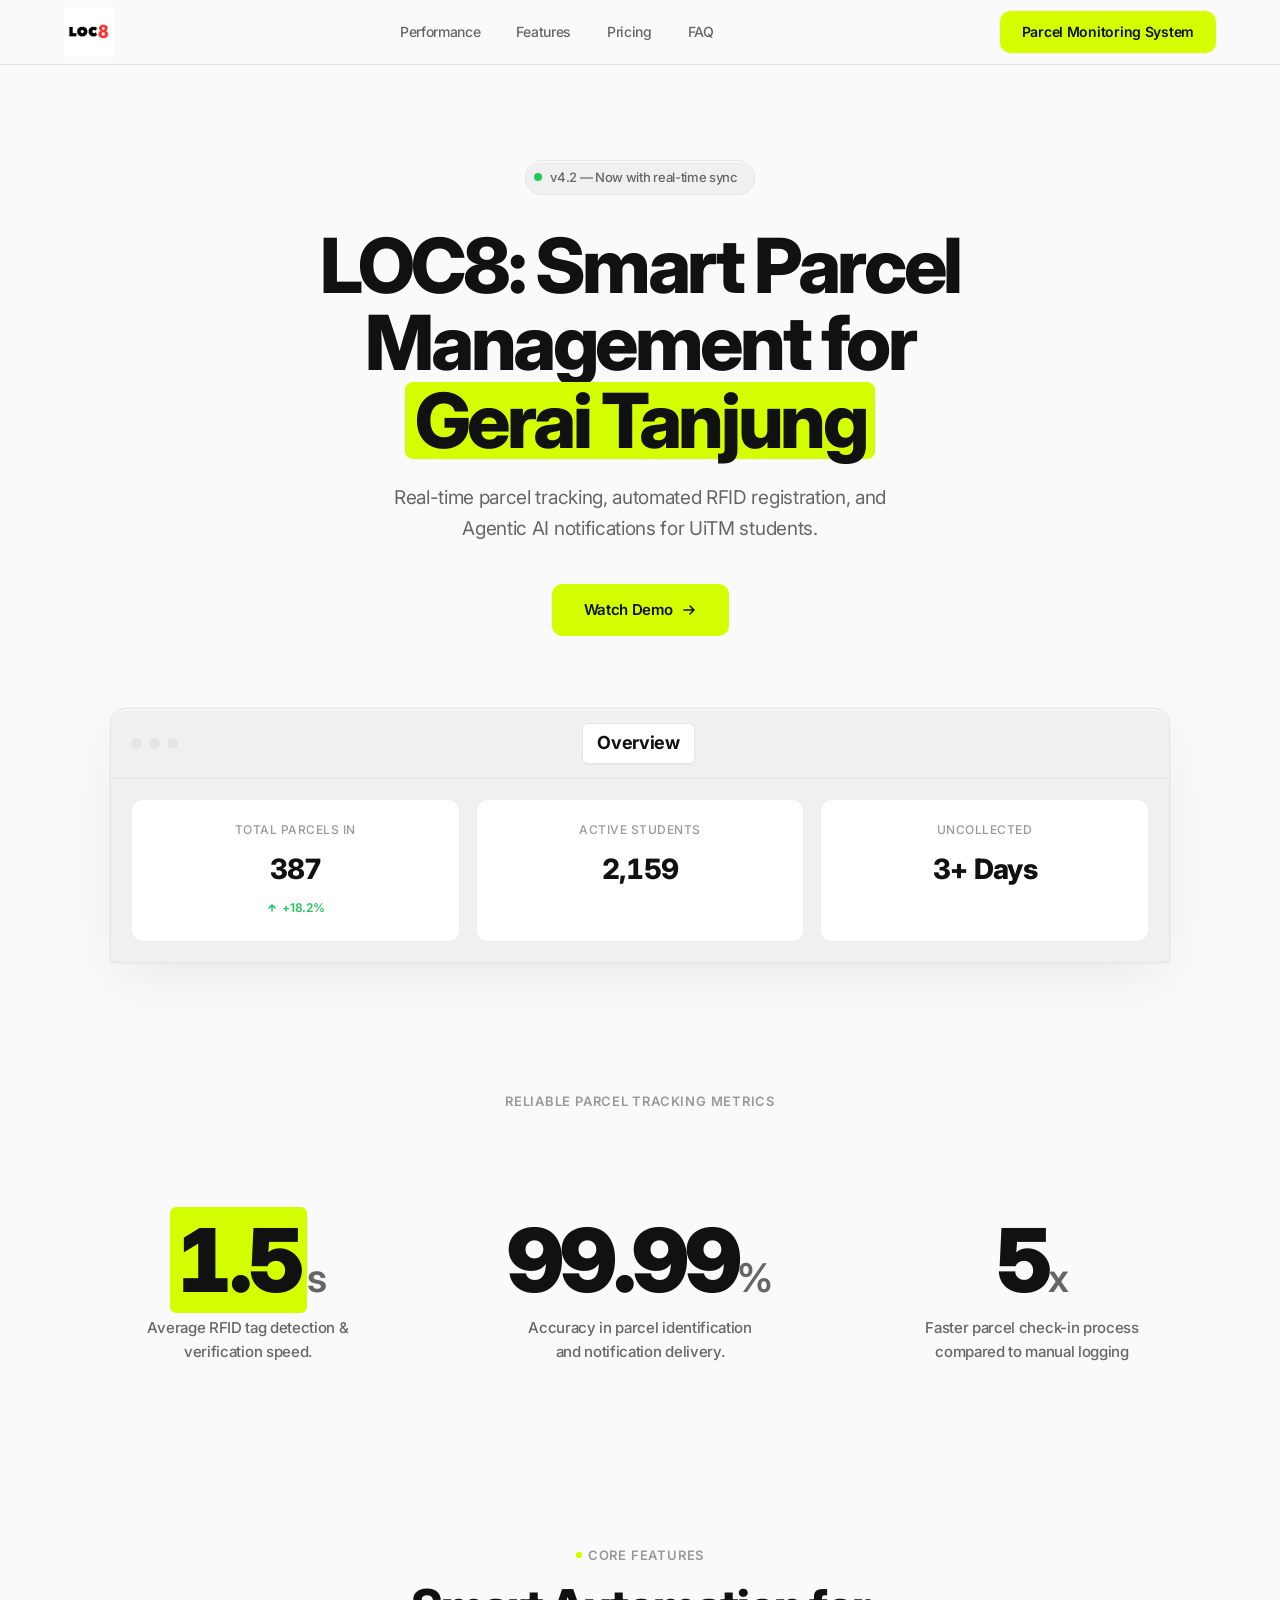
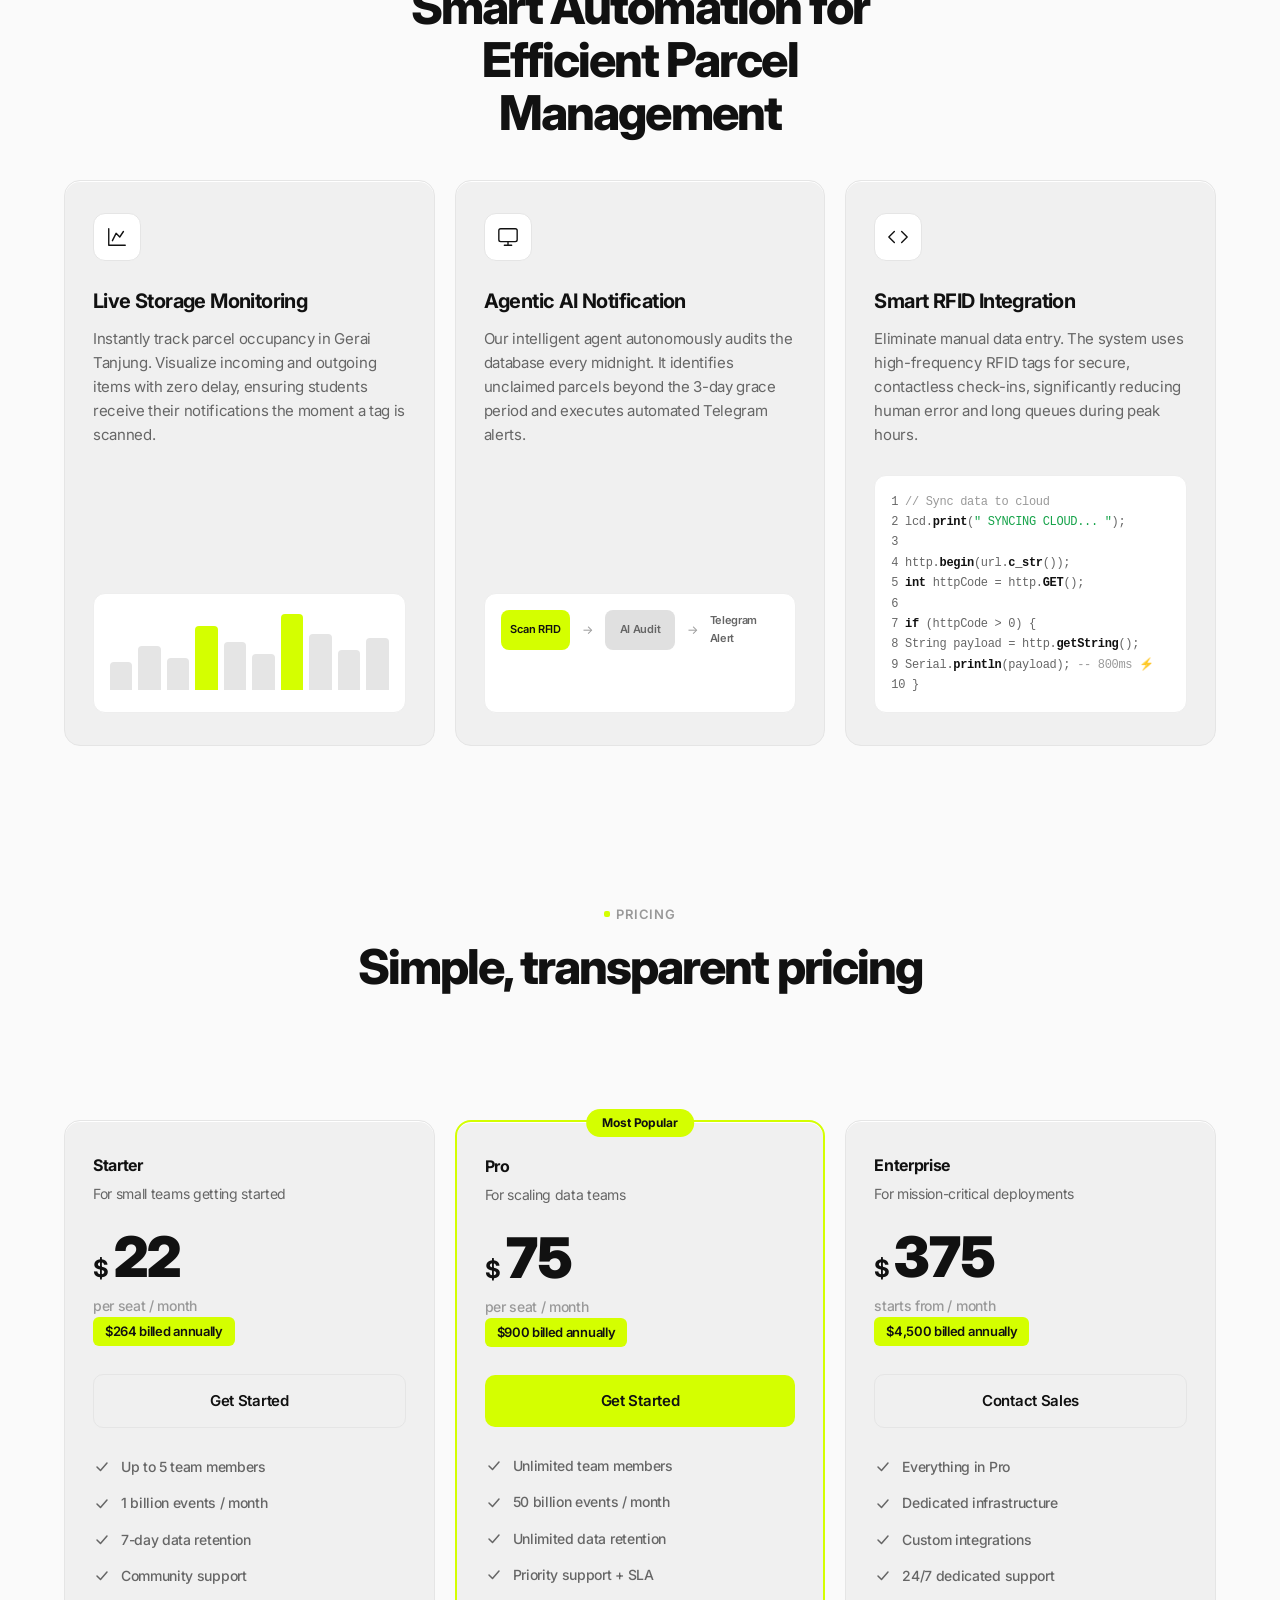
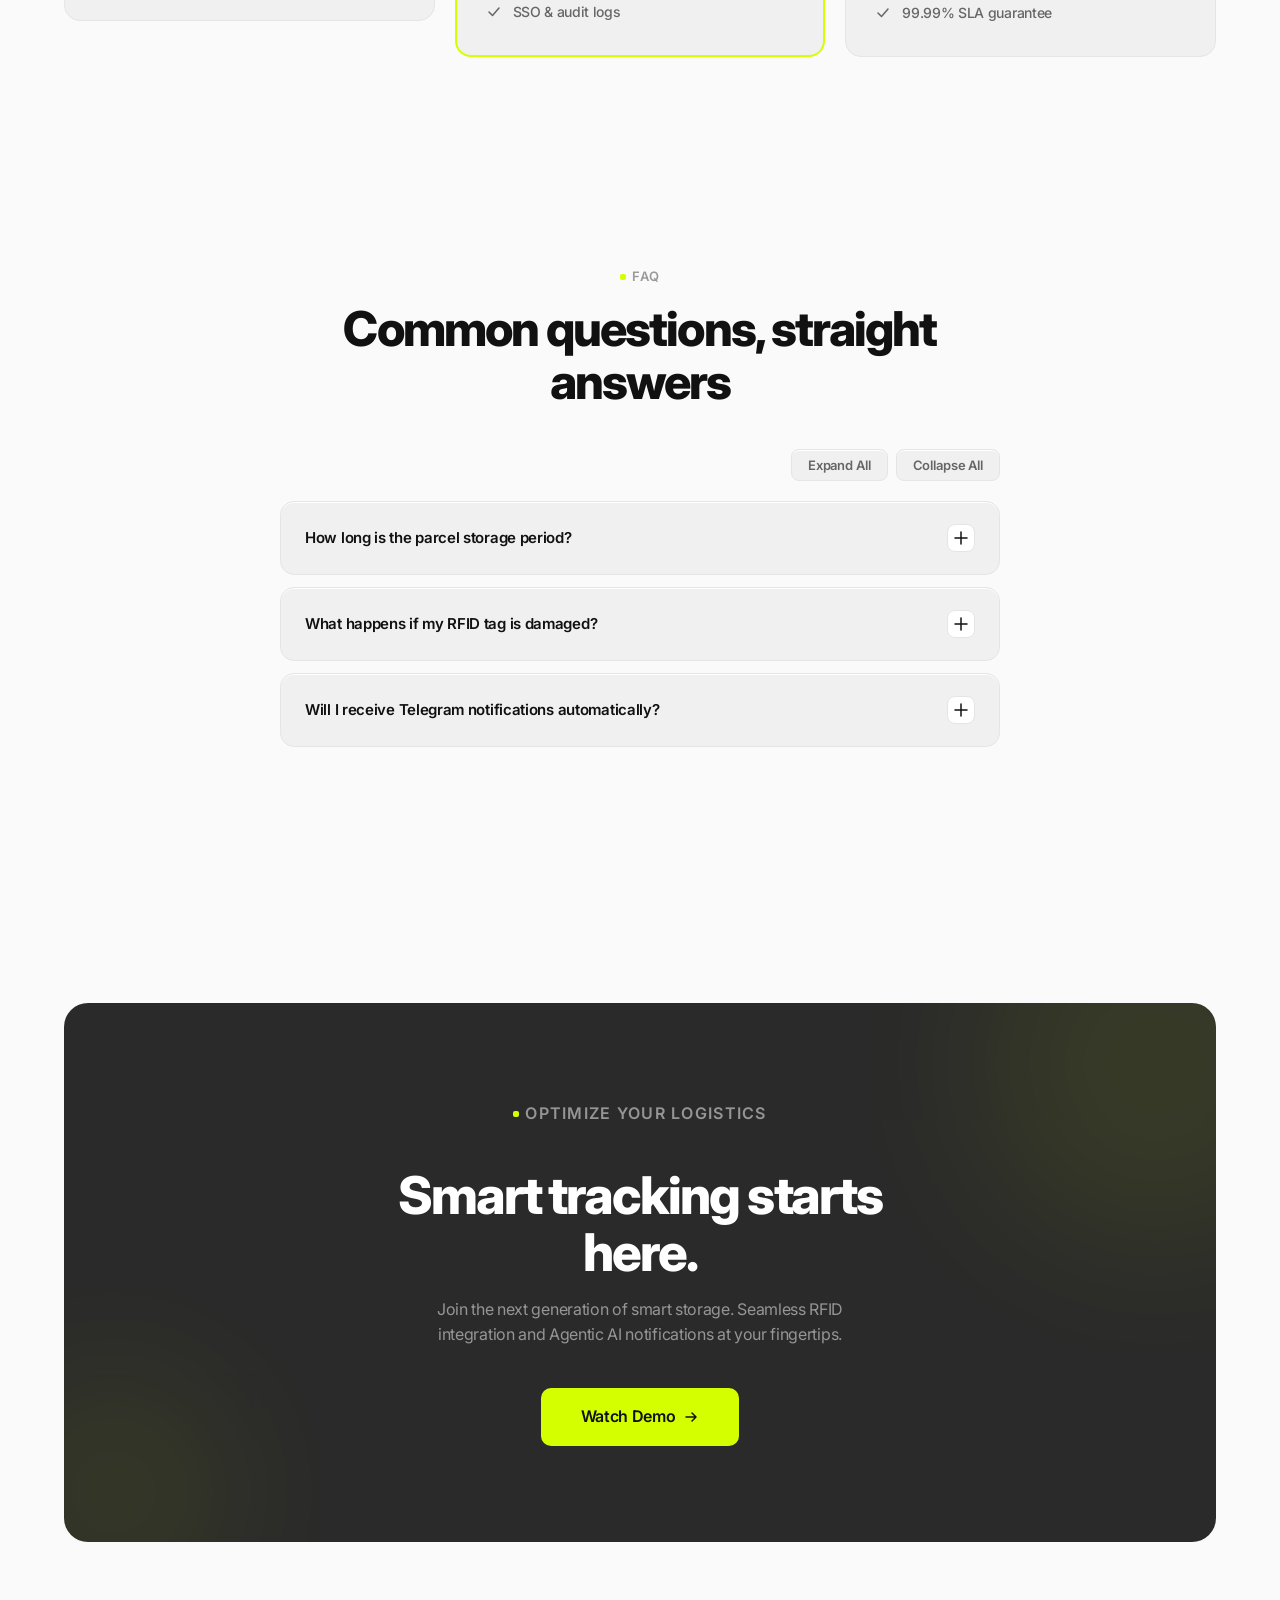
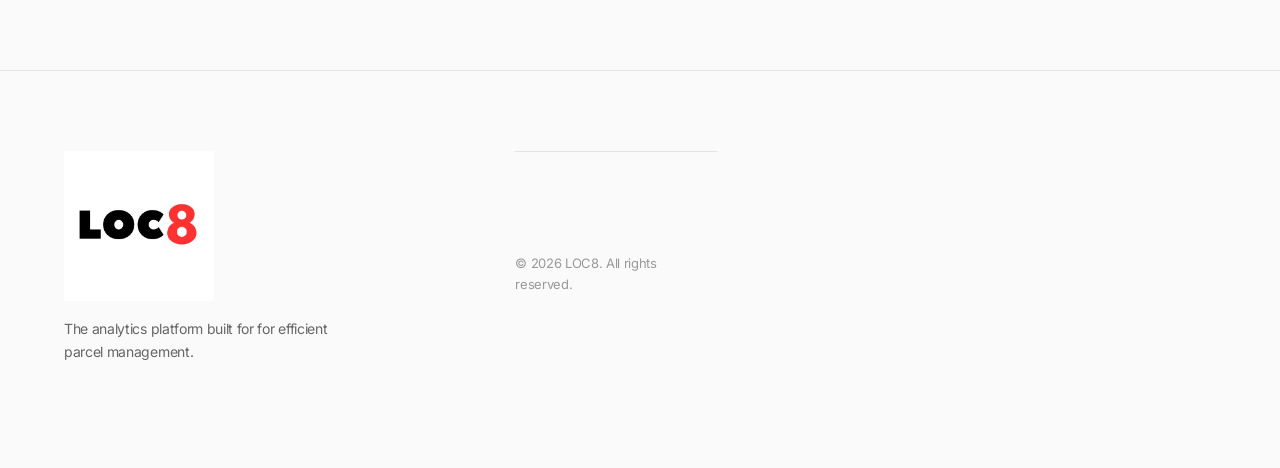
==== commit e9fe960d: "hello" ====
--- a/index.html
+++ b/index.html
@@ -19,13 +19,8 @@
 <!-- ===== NAVIGATION ===== -->
     <nav class="nav" role="navigation" aria-label="Main navigation">
         <div class="nav-inner">
-            <a href="#" class="nav-logo" aria-label="Catalyst Home">
-                <span class="nav-logo-mark">
-                    <svg viewBox="0 0 16 16" fill="none" xmlns="http://www.w3.org/2000/svg">
-                        <path d="M3 8L7 4L13 8L7 12L3 8Z" fill="#111"/>
-                    </svg>
-                </span>
-                Catalyst
+            <img src="nine.jpg" href="#" alt="LOC8 Logo" height="50" style="width: auto;">           
+            </span>
             </a>
             <ul class="nav-links" id="navLinks">
                 <li><a href="#metrics">Performance</a></li>
@@ -34,7 +29,7 @@
                 <li><a href="#faq">FAQ</a></li>
             </ul>
             <div class="nav-cta"> 
-                <a href="index2.html" class="btn-acid">Parcel Monitoring System </a>
+                <a href="sys.html" class="btn-acid">Parcel Monitoring System </a>
             </div>
             <button class="nav-toggle" id="navToggle" aria-label="Toggle menu" aria-expanded="false">
                 <span></span>
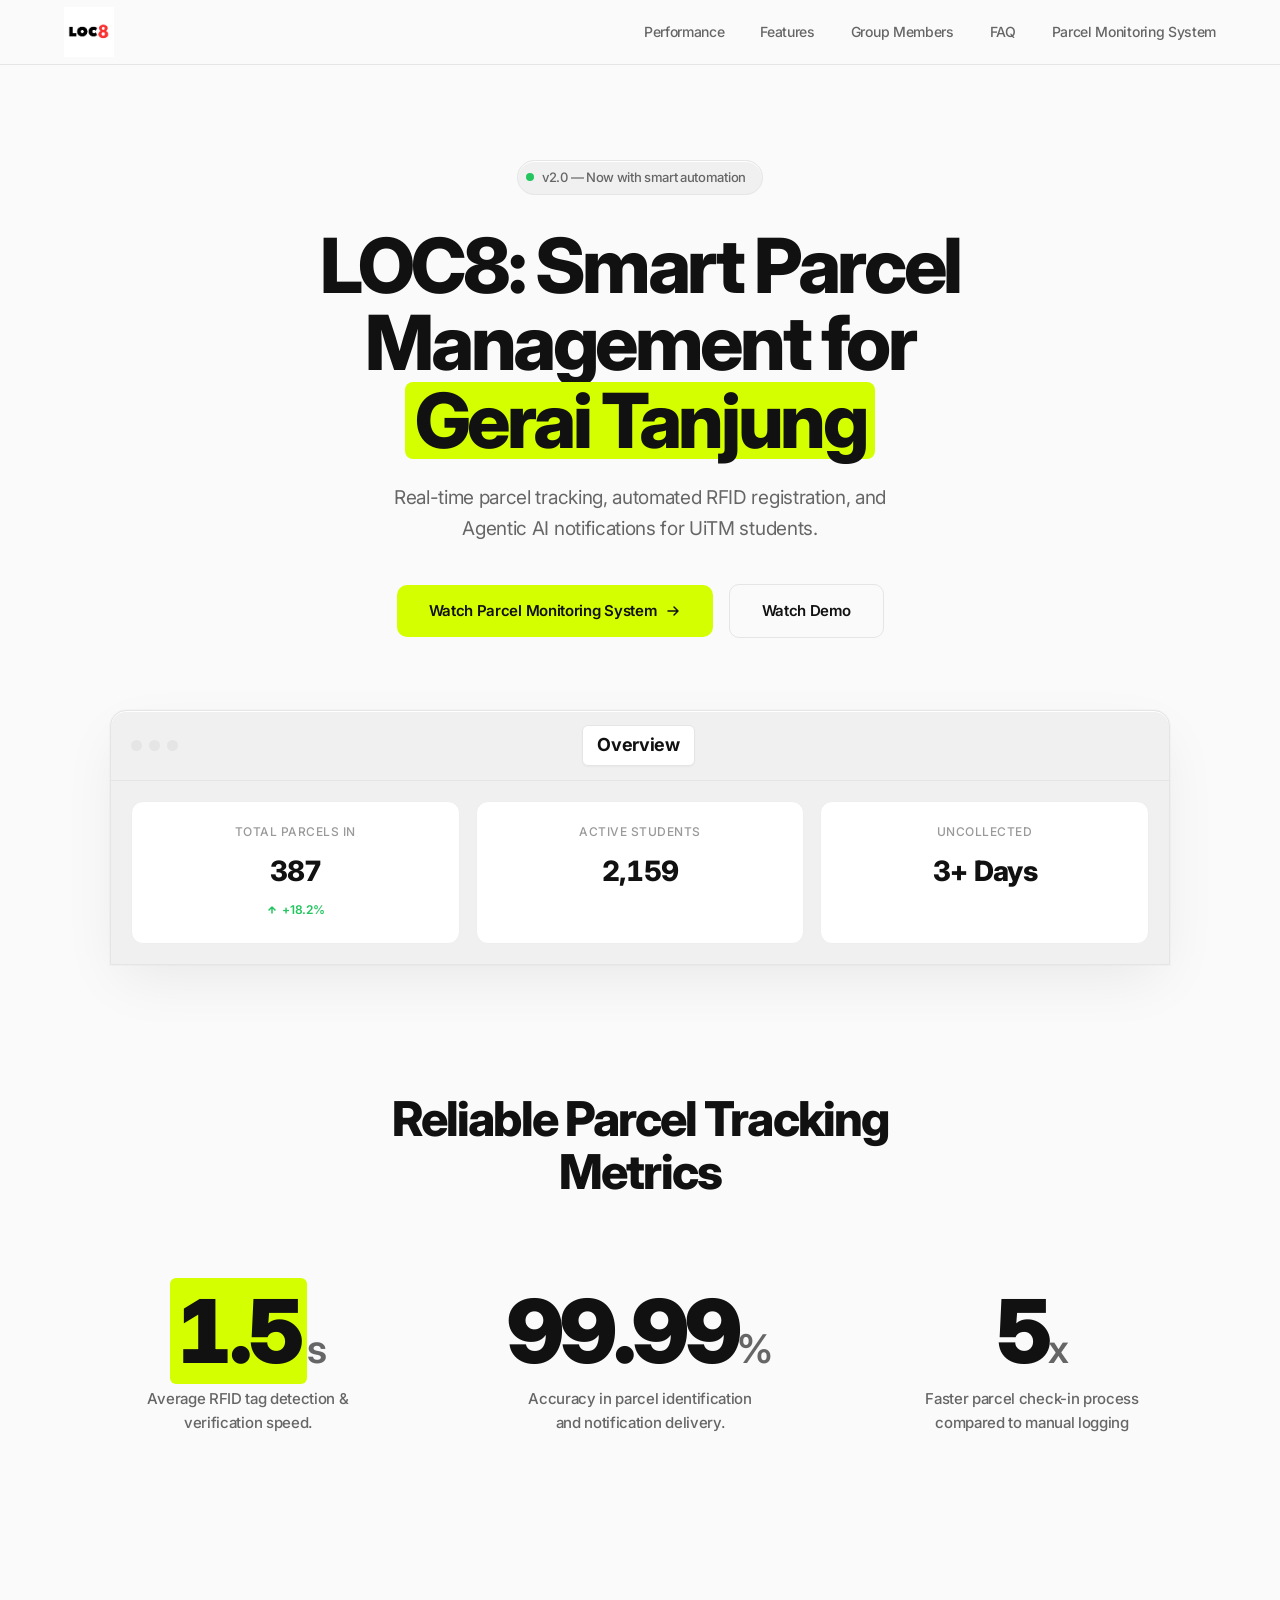
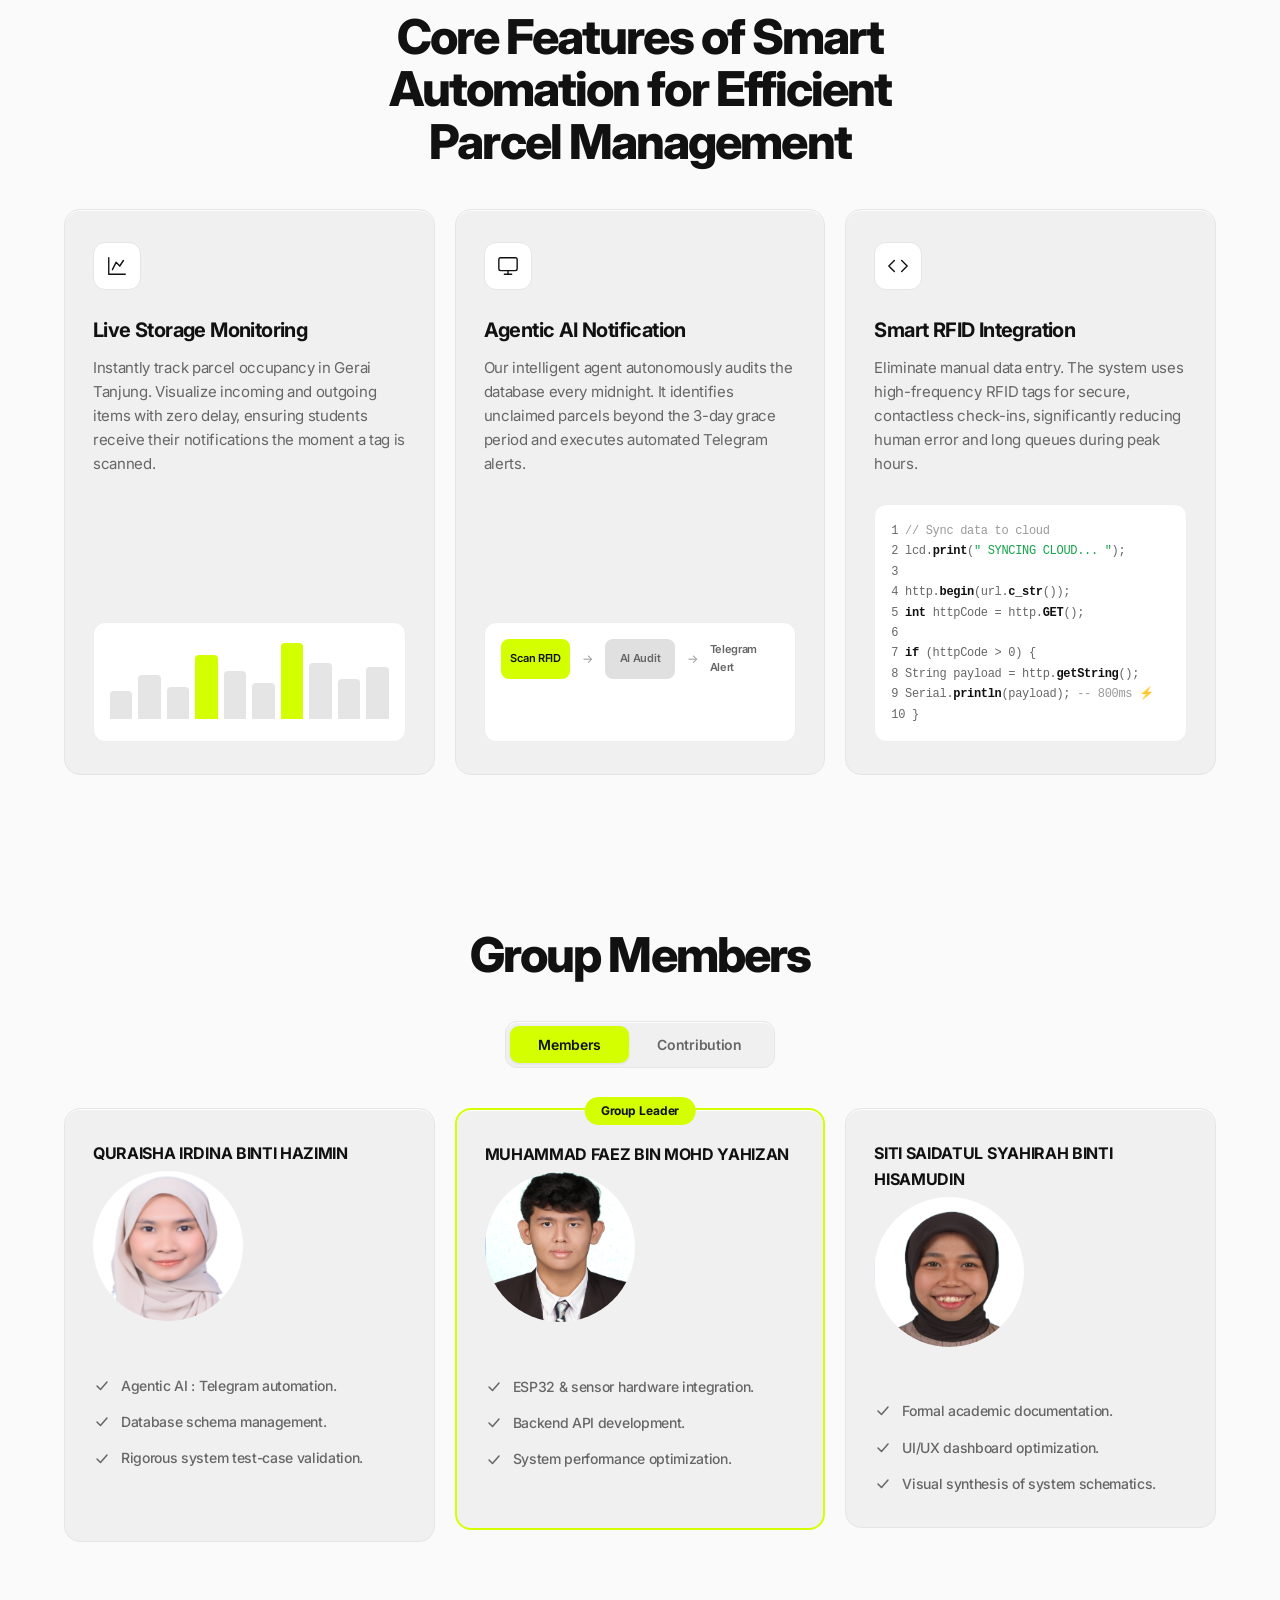
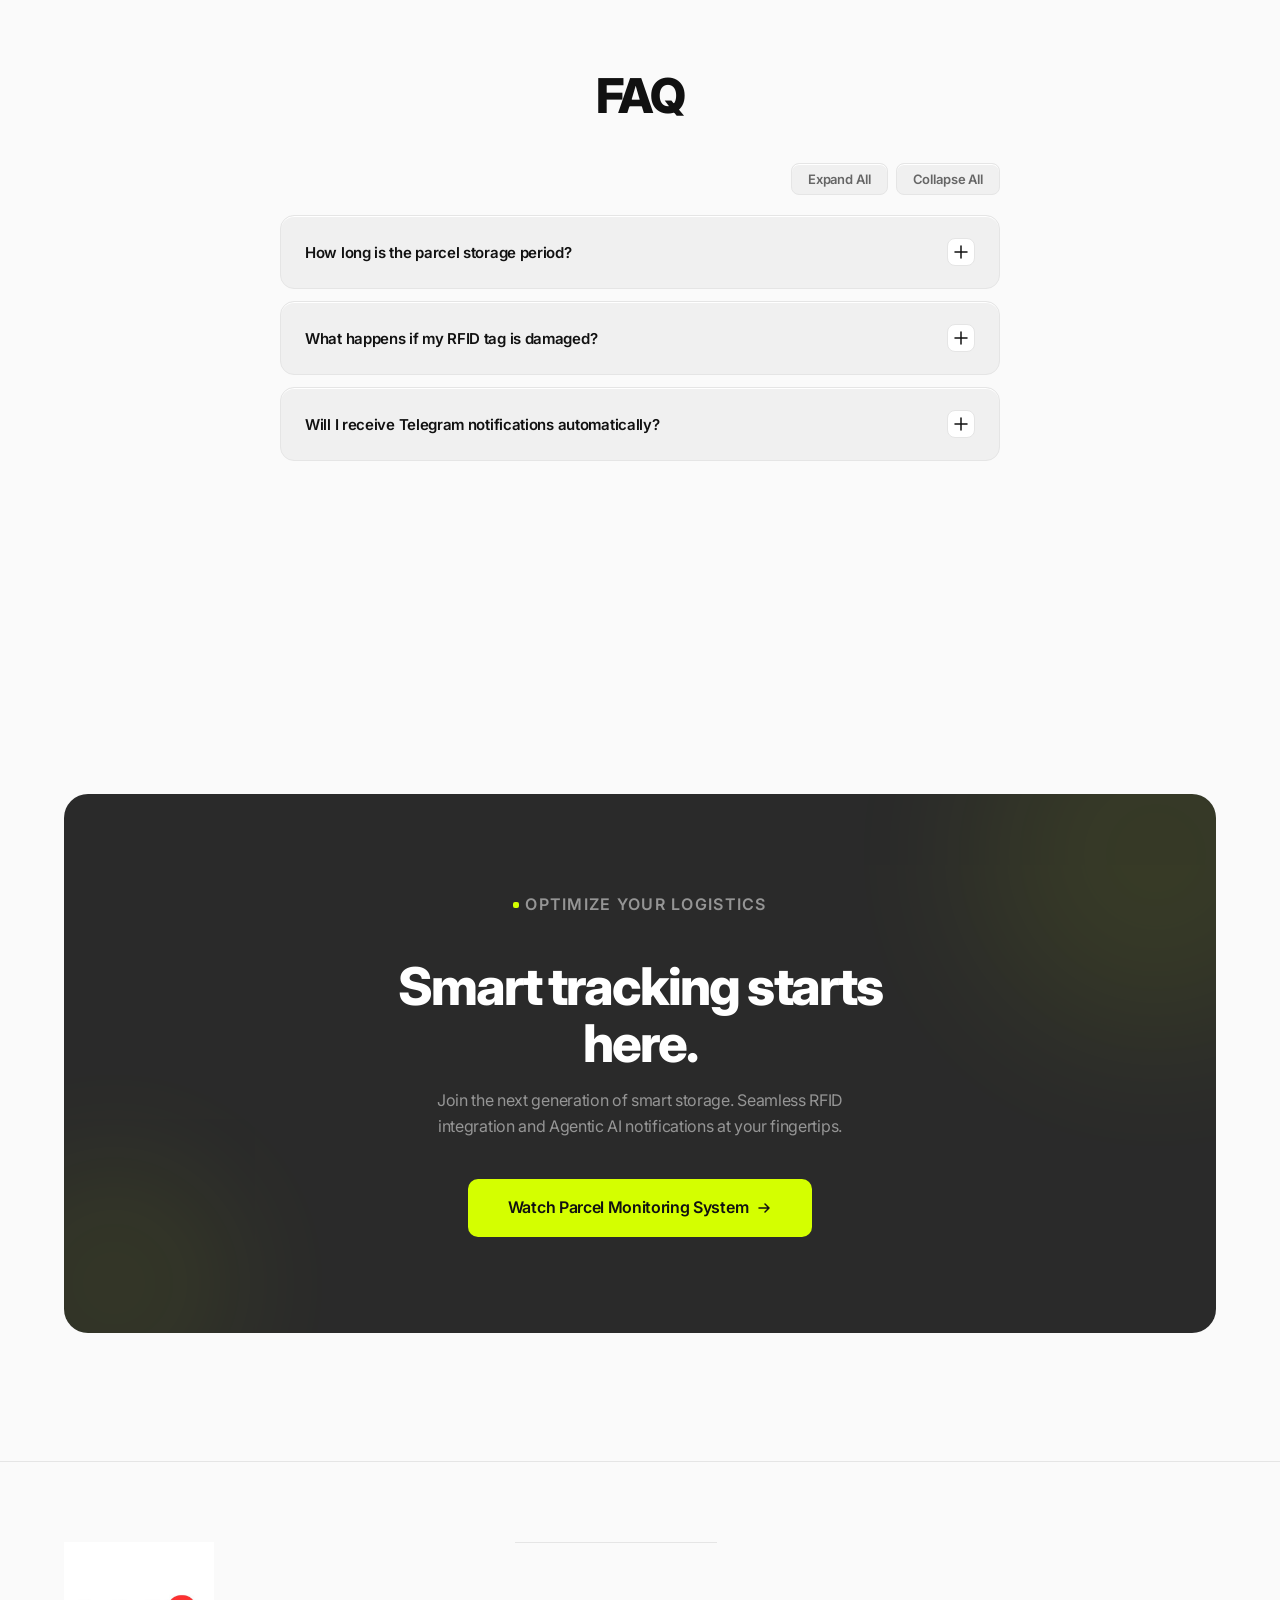
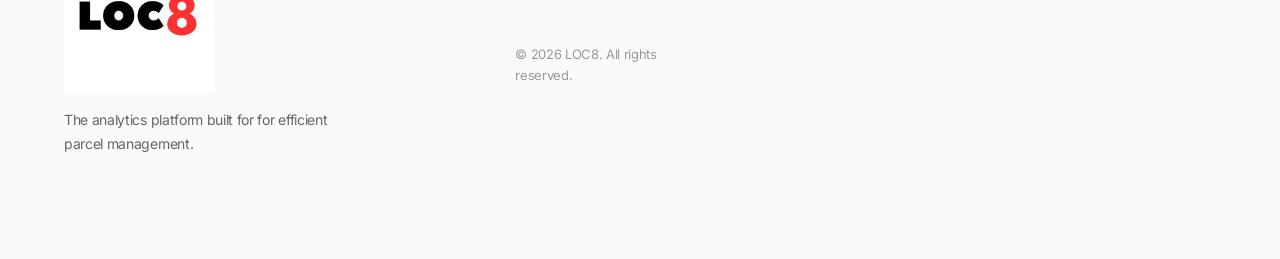
==== commit 94873a3b: "Harap Ni Last la" ====
--- a/index.html
+++ b/index.html
@@ -25,12 +25,11 @@
             <ul class="nav-links" id="navLinks">
                 <li><a href="#metrics">Performance</a></li>
                 <li><a href="#engine">Features</a></li>
-                <li><a href="#pricing">Pricing</a></li>
+                <li><a href="#pricing">Group Members</a></li>
                 <li><a href="#faq">FAQ</a></li>
+                <li><a href="sys.html">Parcel Monitoring System</a></li>
             </ul>
-            <div class="nav-cta"> 
-                <a href="sys.html" class="btn-acid">Parcel Monitoring System </a>
-            </div>
+           
             <button class="nav-toggle" id="navToggle" aria-label="Toggle menu" aria-expanded="false">
                 <span></span>
             </button>
@@ -43,14 +42,17 @@
         <div class="container">
             <div class="hero-badge reveal">
                 <span class="hero-badge-dot"></span>
-                v4.2 — Now with real-time sync
+                v2.0 — Now with smart automation
             </div>
             <h1 class="reveal">LOC8: Smart Parcel Management for <span class="accent-word">Gerai Tanjung</span></h1>
             <p class="hero-sub reveal">Real-time parcel tracking, automated RFID registration, and Agentic AI notifications for UiTM students.</p>
             <div class="hero-actions reveal">
-                <a href="#pricing" class="btn-acid">
-                    Watch Demo
-                    <svg width="16" height="16" viewBox="0 0 16 16" fill="none" xmlns="http://www.w3.org/2000/svg"><path d="M3 8H13M13 8L9 4M13 8L9 12" stroke="currentColor" stroke-width="1.5" stroke-linecap="round" stroke-linejoin="round"/></svg>
+                <a href="sys.html" class="btn-acid">
+                    Watch Parcel Monitoring System
+              <svg width="16" height="16" viewBox="0 0 16 16" fill="none" xmlns="http://www.w3.org/2000/svg"><path d="M3 8H13M13 8L9 4M13 8L9 12" stroke="currentColor" stroke-width="1.5" stroke-linecap="round" stroke-linejoin="round"/></svg>
+                </a>
+                <a href="#" class="btn-ghost">Watch Demo</a>
+
                 </a>
                
             </div>
@@ -100,7 +102,10 @@
     <!-- ===== SECTION 2: SPEED METRICS ===== -->
     <section class="metrics" id="metrics">
         <div class="container">
-            <p class="metrics-label reveal">RELIABLE PARCEL TRACKING METRICS</p>
+            <div class="section-header reveal">
+                 
+                  <h2 class="section-title">Reliable Parcel Tracking Metrics
+              </div> 
             <div class="metrics-grid">
                 <div class="metric-item reveal">
                     <div class="metric-number"><span class="metric-highlight">1.5</span><span class="metric-unit">s</span></div>
@@ -122,8 +127,7 @@
     <section class="engine" id="engine">
         <div class="container">
             <div class="section-header reveal">
-                <p class="section-tag">CORE FEATURES</p>
-                <h2 class="section-title">Smart Automation for Efficient Parcel Management
+               <h2 class="section-title">Core Features of Smart Automation for Efficient Parcel Management
             </div>
             <div class="bento-grid">
                 <div class="card bento-card reveal">
@@ -188,128 +192,100 @@
         </div>
     </section>
 
+
+
     <!-- ===== SECTION 4: PRICING ===== -->
     <section class="pricing" id="pricing">
         <div class="container">
             <div class="section-header reveal">
-                <p class="section-tag">Pricing</p>
-                <h2 class="section-title">Simple, transparent pricing</h2>
+                <h2 class="section-title">Group Members</h2>
             </div>
             <div class="toggle-wrap reveal">
                 <div class="toggle-container">
-                    <button class="toggle-btn" data-plan="monthly" id="toggleMonthly">Monthly</button>
-                    <button class="toggle-btn active" data-plan="yearly" id="toggleYearly">Yearly</button>
-                </div>
-                <span class="toggle-save visible" id="toggleSave">Save 25%</span>
+                    <button class="toggle-btn active" data-plan="monthly" id="toggleMonthly">Members</button>
+                    <button class="toggle-btn " data-plan="yearly" id="toggleYearly">Contribution</button>
+                </div> 
             </div>
             <div class="pricing-grid">
-                <!-- Starter -->
+
+                
+                <!-- Pro -->
                 <div class="card pricing-card reveal">
-                    <div class="pricing-plan-name">Starter</div>
-                    <div class="pricing-plan-desc">For small teams getting started</div>
-                    <div class="pricing-amount">
-                        <span class="pricing-currency">$</span>
-                        <span class="pricing-value" data-monthly="30" data-yearly="22">22</span>
-                    </div>
-                    <p class="pricing-period">per seat / month</p>
-                    <p class="pricing-billed yearly-active" data-monthly="Billed monthly" data-yearly="$264 billed annually">$264 billed annually</p>
-                    <a href="#" class="btn-ghost">Get Started</a>
+                    <div class="pricing-plan-name">QURAISHA IRDINA BINTI HAZIMIN</div>
+                    <img src="quraisha.png" alt="Quraisha" width="150" height="150" style="object-fit: cover; border-radius: 50%;">
+                    <br>
+                     <p class="pricing-billed yearly" data-monthly="" data-yearly="Data Governance & System Automation"> </p> 
                     <ul class="pricing-features">
                         <li>
                             <svg viewBox="0 0 18 18" fill="none"><path d="M4 9l3.5 3.5L14 5" stroke="currentColor" stroke-width="1.5" stroke-linecap="round" stroke-linejoin="round"/></svg>
-                            Up to 5 team members
-                        </li>
-                        <li>
-                            <svg viewBox="0 0 18 18" fill="none"><path d="M4 9l3.5 3.5L14 5" stroke="currentColor" stroke-width="1.5" stroke-linecap="round" stroke-linejoin="round"/></svg>
-                            1 billion events / month
-                        </li>
-                        <li>
-                            <svg viewBox="0 0 18 18" fill="none"><path d="M4 9l3.5 3.5L14 5" stroke="currentColor" stroke-width="1.5" stroke-linecap="round" stroke-linejoin="round"/></svg>
-                            7-day data retention
-                        </li>
-                        <li>
-                            <svg viewBox="0 0 18 18" fill="none"><path d="M4 9l3.5 3.5L14 5" stroke="currentColor" stroke-width="1.5" stroke-linecap="round" stroke-linejoin="round"/></svg>
-                            Community support
-                        </li>
+                            Agentic AI : Telegram automation.
+                        </li>
+                        <li>
+                            <svg viewBox="0 0 18 18" fill="none"><path d="M4 9l3.5 3.5L14 5" stroke="currentColor" stroke-width="1.5" stroke-linecap="round" stroke-linejoin="round"/></svg>
+                            Database schema management.
+                        </li>
+                        <li>
+                            <svg viewBox="0 0 18 18" fill="none"><path d="M4 9l3.5 3.5L14 5" stroke="currentColor" stroke-width="1.5" stroke-linecap="round" stroke-linejoin="round"/></svg>
+                            Rigorous system test-case validation.
+                        </li> 
+                        <br>
                     </ul>
                 </div>
+ 
+
                 <!-- Pro -->
                 <div class="card pricing-card featured reveal">
-                    <div class="pricing-plan-name">Pro</div>
-                    <div class="pricing-plan-desc">For scaling data teams</div>
-                    <div class="pricing-amount">
-                        <span class="pricing-currency">$</span>
-                        <span class="pricing-value" data-monthly="100" data-yearly="75">75</span>
-                    </div>
-                    <p class="pricing-period">per seat / month</p>
-                    <p class="pricing-billed yearly-active" data-monthly="Billed monthly" data-yearly="$900 billed annually">$900 billed annually</p>
-                    <a href="#" class="btn-acid">Get Started</a>
+                    <div class="pricing-plan-name">MUHAMMAD FAEZ BIN MOHD YAHIZAN</div> 
+                     <img src="faez.png" alt="Faez" width="150" height="150" style="object-fit: cover; border-radius: 50%;">
+                    <br>
+                    <p class="pricing-billed yearly" data-monthly="" data-yearly="IoT Infrastructure & Backend Development"> </p>
                     <ul class="pricing-features">
                         <li>
                             <svg viewBox="0 0 18 18" fill="none"><path d="M4 9l3.5 3.5L14 5" stroke="currentColor" stroke-width="1.5" stroke-linecap="round" stroke-linejoin="round"/></svg>
-                            Unlimited team members
-                        </li>
-                        <li>
-                            <svg viewBox="0 0 18 18" fill="none"><path d="M4 9l3.5 3.5L14 5" stroke="currentColor" stroke-width="1.5" stroke-linecap="round" stroke-linejoin="round"/></svg>
-                            50 billion events / month
-                        </li>
-                        <li>
-                            <svg viewBox="0 0 18 18" fill="none"><path d="M4 9l3.5 3.5L14 5" stroke="currentColor" stroke-width="1.5" stroke-linecap="round" stroke-linejoin="round"/></svg>
-                            Unlimited data retention
-                        </li>
-                        <li>
-                            <svg viewBox="0 0 18 18" fill="none"><path d="M4 9l3.5 3.5L14 5" stroke="currentColor" stroke-width="1.5" stroke-linecap="round" stroke-linejoin="round"/></svg>
-                            Priority support + SLA
-                        </li>
-                        <li>
-                            <svg viewBox="0 0 18 18" fill="none"><path d="M4 9l3.5 3.5L14 5" stroke="currentColor" stroke-width="1.5" stroke-linecap="round" stroke-linejoin="round"/></svg>
-                            SSO &amp; audit logs
-                        </li>
+                            ESP32 & sensor hardware integration.
+                        </li>
+                        <li>
+                            <svg viewBox="0 0 18 18" fill="none"><path d="M4 9l3.5 3.5L14 5" stroke="currentColor" stroke-width="1.5" stroke-linecap="round" stroke-linejoin="round"/></svg>
+                            Backend API development.
+                        </li>
+                        <li>
+                            <svg viewBox="0 0 18 18" fill="none"><path d="M4 9l3.5 3.5L14 5" stroke="currentColor" stroke-width="1.5" stroke-linecap="round" stroke-linejoin="round"/></svg>
+                            System performance optimization.
+                        </li> 
                     </ul>
-                </div>
-                <!-- Enterprise -->
+                    <br>
+                </div>
+
+
+                <!-- Pro -->
                 <div class="card pricing-card reveal">
-                    <div class="pricing-plan-name">Enterprise</div>
-                    <div class="pricing-plan-desc">For mission-critical deployments</div>
-                    <div class="pricing-amount">
-                        <span class="pricing-currency">$</span>
-                        <span class="pricing-value" data-monthly="500" data-yearly="375">375</span>
-                    </div>
-                    <p class="pricing-period">starts from / month</p>
-                    <p class="pricing-billed yearly-active" data-monthly="Billed monthly" data-yearly="$4,500 billed annually">$4,500 billed annually</p>
-                    <a href="#" class="btn-ghost">Contact Sales</a>
+                    <div class="pricing-plan-name">SITI SAIDATUL SYAHIRAH BINTI HISAMUDIN</div>
+                     <img src="saidatul.png" alt="Saidatul" width="150" height="150" style="object-fit: cover; border-radius: 50%;">
+                    <br>
+                    <p class="pricing-billed yearly" data-monthly="" data-yearly="UX Design & Technical Documentation"> </p>
                     <ul class="pricing-features">
                         <li>
                             <svg viewBox="0 0 18 18" fill="none"><path d="M4 9l3.5 3.5L14 5" stroke="currentColor" stroke-width="1.5" stroke-linecap="round" stroke-linejoin="round"/></svg>
-                            Everything in Pro
-                        </li>
-                        <li>
-                            <svg viewBox="0 0 18 18" fill="none"><path d="M4 9l3.5 3.5L14 5" stroke="currentColor" stroke-width="1.5" stroke-linecap="round" stroke-linejoin="round"/></svg>
-                            Dedicated infrastructure
-                        </li>
-                        <li>
-                            <svg viewBox="0 0 18 18" fill="none"><path d="M4 9l3.5 3.5L14 5" stroke="currentColor" stroke-width="1.5" stroke-linecap="round" stroke-linejoin="round"/></svg>
-                            Custom integrations
-                        </li>
-                        <li>
-                            <svg viewBox="0 0 18 18" fill="none"><path d="M4 9l3.5 3.5L14 5" stroke="currentColor" stroke-width="1.5" stroke-linecap="round" stroke-linejoin="round"/></svg>
-                            24/7 dedicated support
-                        </li>
-                        <li>
-                            <svg viewBox="0 0 18 18" fill="none"><path d="M4 9l3.5 3.5L14 5" stroke="currentColor" stroke-width="1.5" stroke-linecap="round" stroke-linejoin="round"/></svg>
-                            99.99% SLA guarantee
-                        </li>
+                            Formal academic documentation.
+                        </li>
+                        <li>
+                            <svg viewBox="0 0 18 18" fill="none"><path d="M4 9l3.5 3.5L14 5" stroke="currentColor" stroke-width="1.5" stroke-linecap="round" stroke-linejoin="round"/></svg>
+                            UI/UX dashboard optimization.
+                        </li>
+                        <li>
+                            <svg viewBox="0 0 18 18" fill="none"><path d="M4 9l3.5 3.5L14 5" stroke="currentColor" stroke-width="1.5" stroke-linecap="round" stroke-linejoin="round"/></svg>
+                            Visual synthesis of system schematics.
+                        </li> 
                     </ul>
                 </div>
             </div>
-        </div>
-    </section>
-    <!-- ===== SECTION 5: FAQ ===== -->
+
+
+     <!-- ===== SECTION 5: FAQ ===== -->
     <section class="faq" id="faq">
         <div class="container">
             <div class="section-header reveal">
-                <p class="section-tag">FAQ</p>
-                <h2 class="section-title">Common questions, straight answers</h2>
+                <h2 class="section-title">FAQ</h2>
             </div>
             <div class="faq-controls reveal">
                 <button class="faq-ctrl-btn" id="faqExpandAll">Expand All</button>
@@ -357,8 +333,8 @@
                 <h2>Smart tracking starts here.</h2>
                 <p>Join the next generation of smart storage. Seamless RFID integration and Agentic AI notifications at your fingertips.</p>
                 <div class="cta-banner-actions">
-                    <a href="#" class="btn-acid">
-                        Watch Demo
+                    <a href="sys.html" class="btn-acid">
+                        Watch Parcel Monitoring System
                         <svg width="16" height="16" viewBox="0 0 16 16" fill="none"><path d="M3 8H13M13 8L9 4M13 8L9 12" stroke="currentColor" stroke-width="1.5" stroke-linecap="round" stroke-linejoin="round"/></svg>
                     </a>
                     
--- a/templatemo-catalyst-style.css
+++ b/templatemo-catalyst-style.css
@@ -1,13 +1,3 @@
-/*
-
-TemplateMo 618 The Catalyst
-
-https://templatemo.com/tm-618-the-catalyst
-
-Silver & Acid Light-Mode SaaS Landing Page
-
-*/
-
 
 *,
 *::before,
@@ -822,7 +812,7 @@
 }
 
 .pricing-card.featured::before {
-    content: 'Most Popular';
+    content: 'Group Leader';
     position: absolute;
     top: -13px;
     left: 50%;
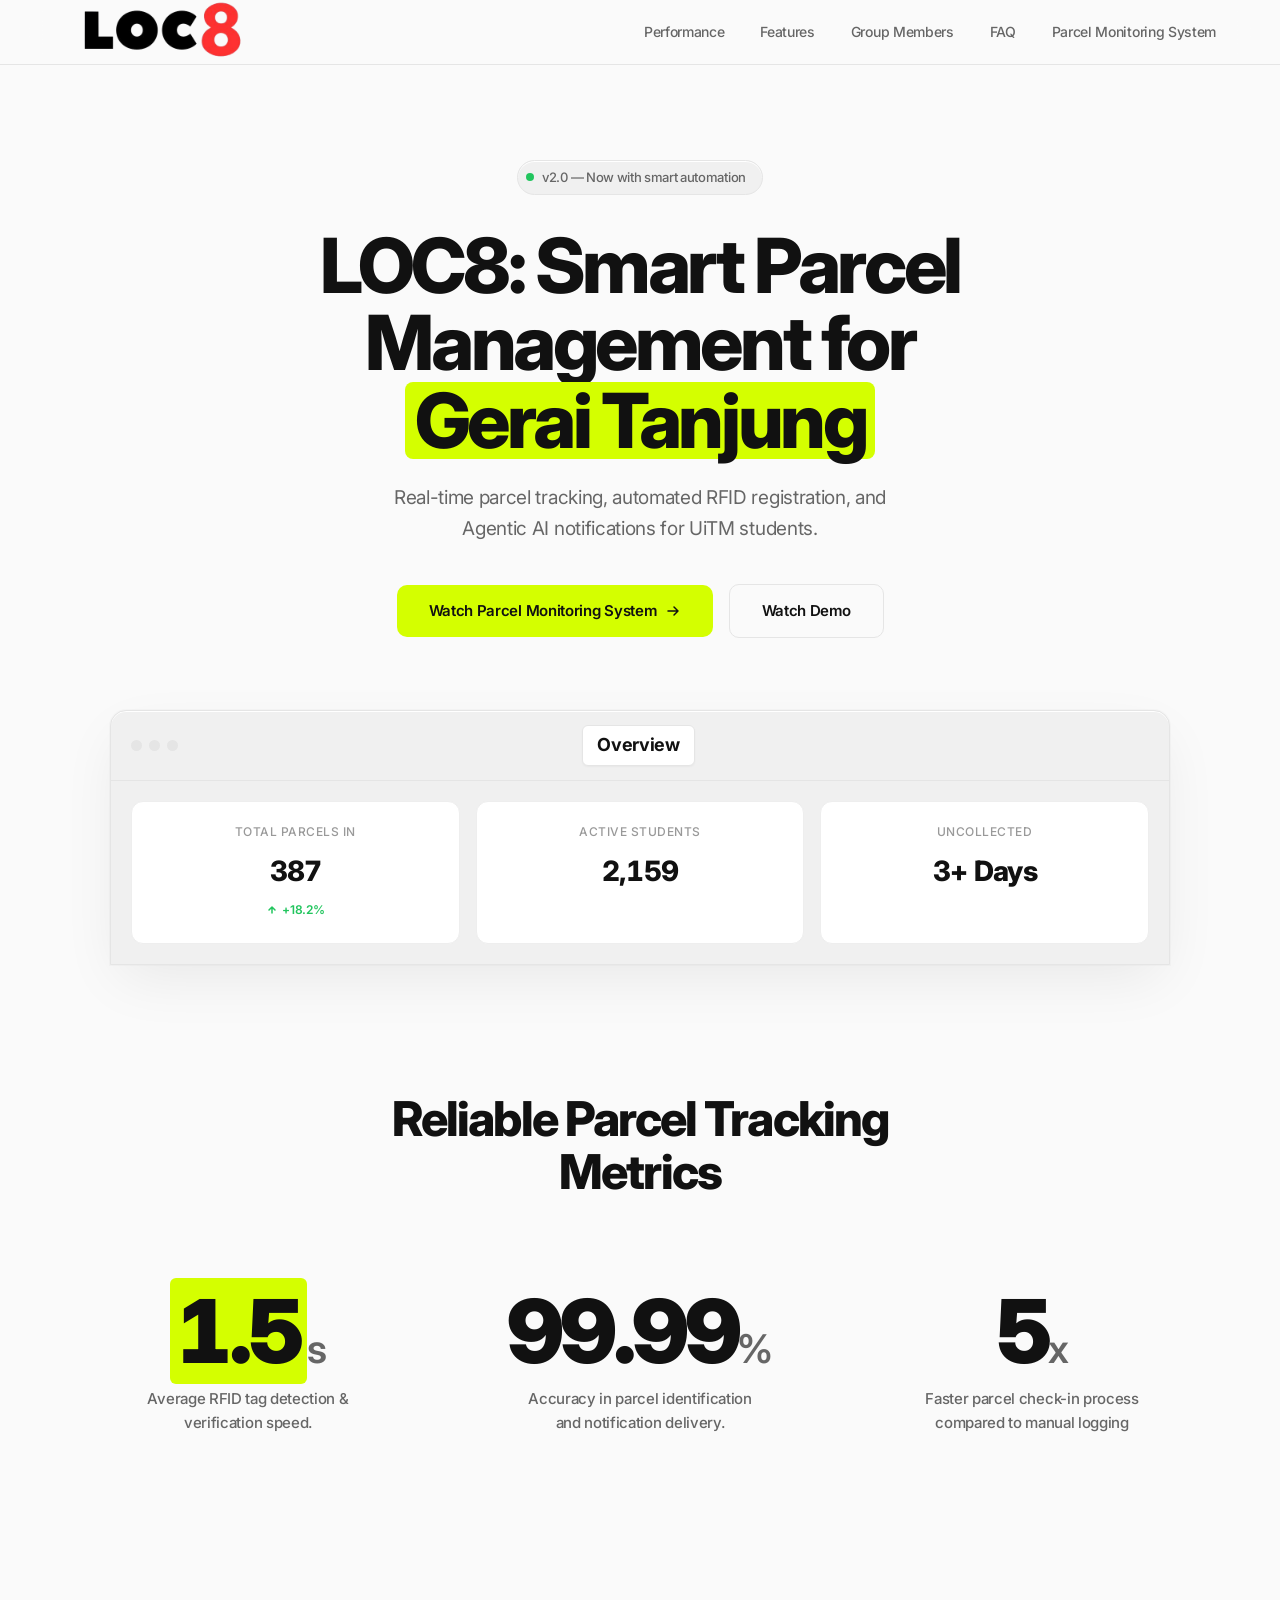
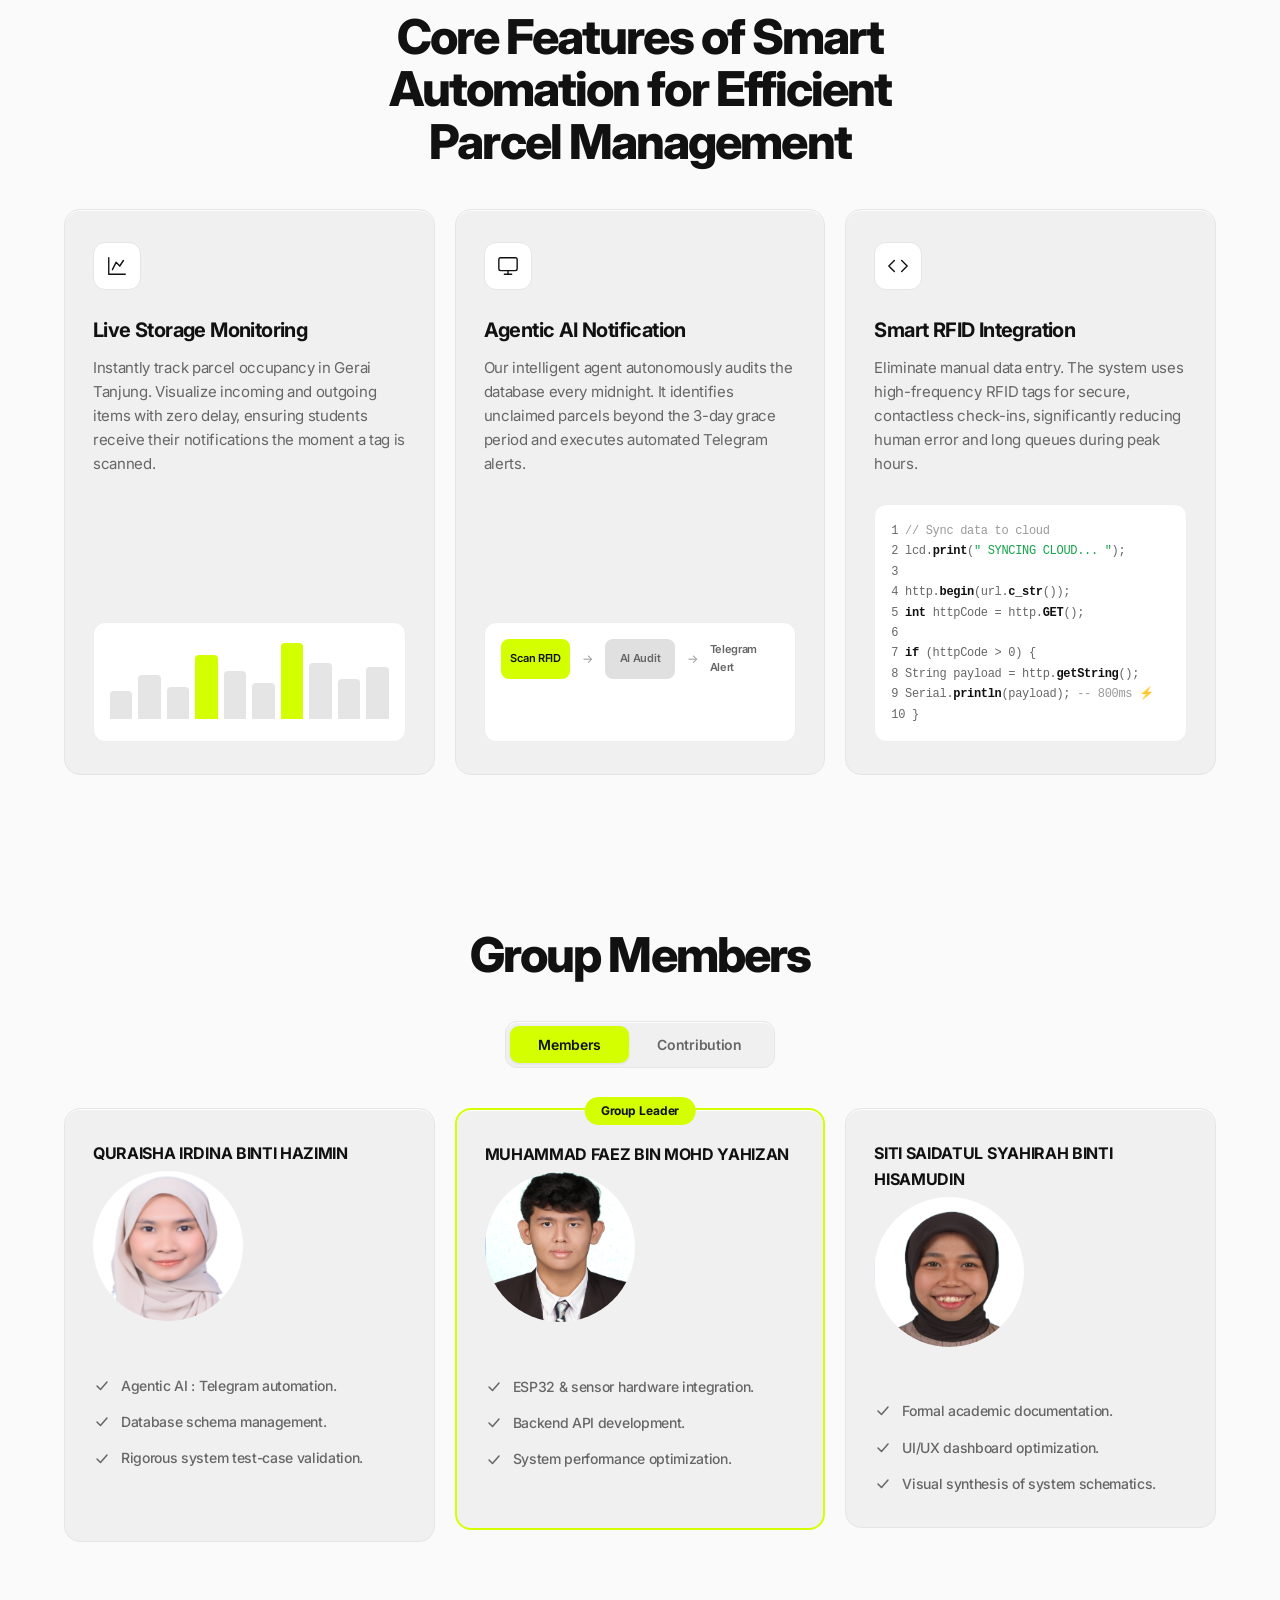
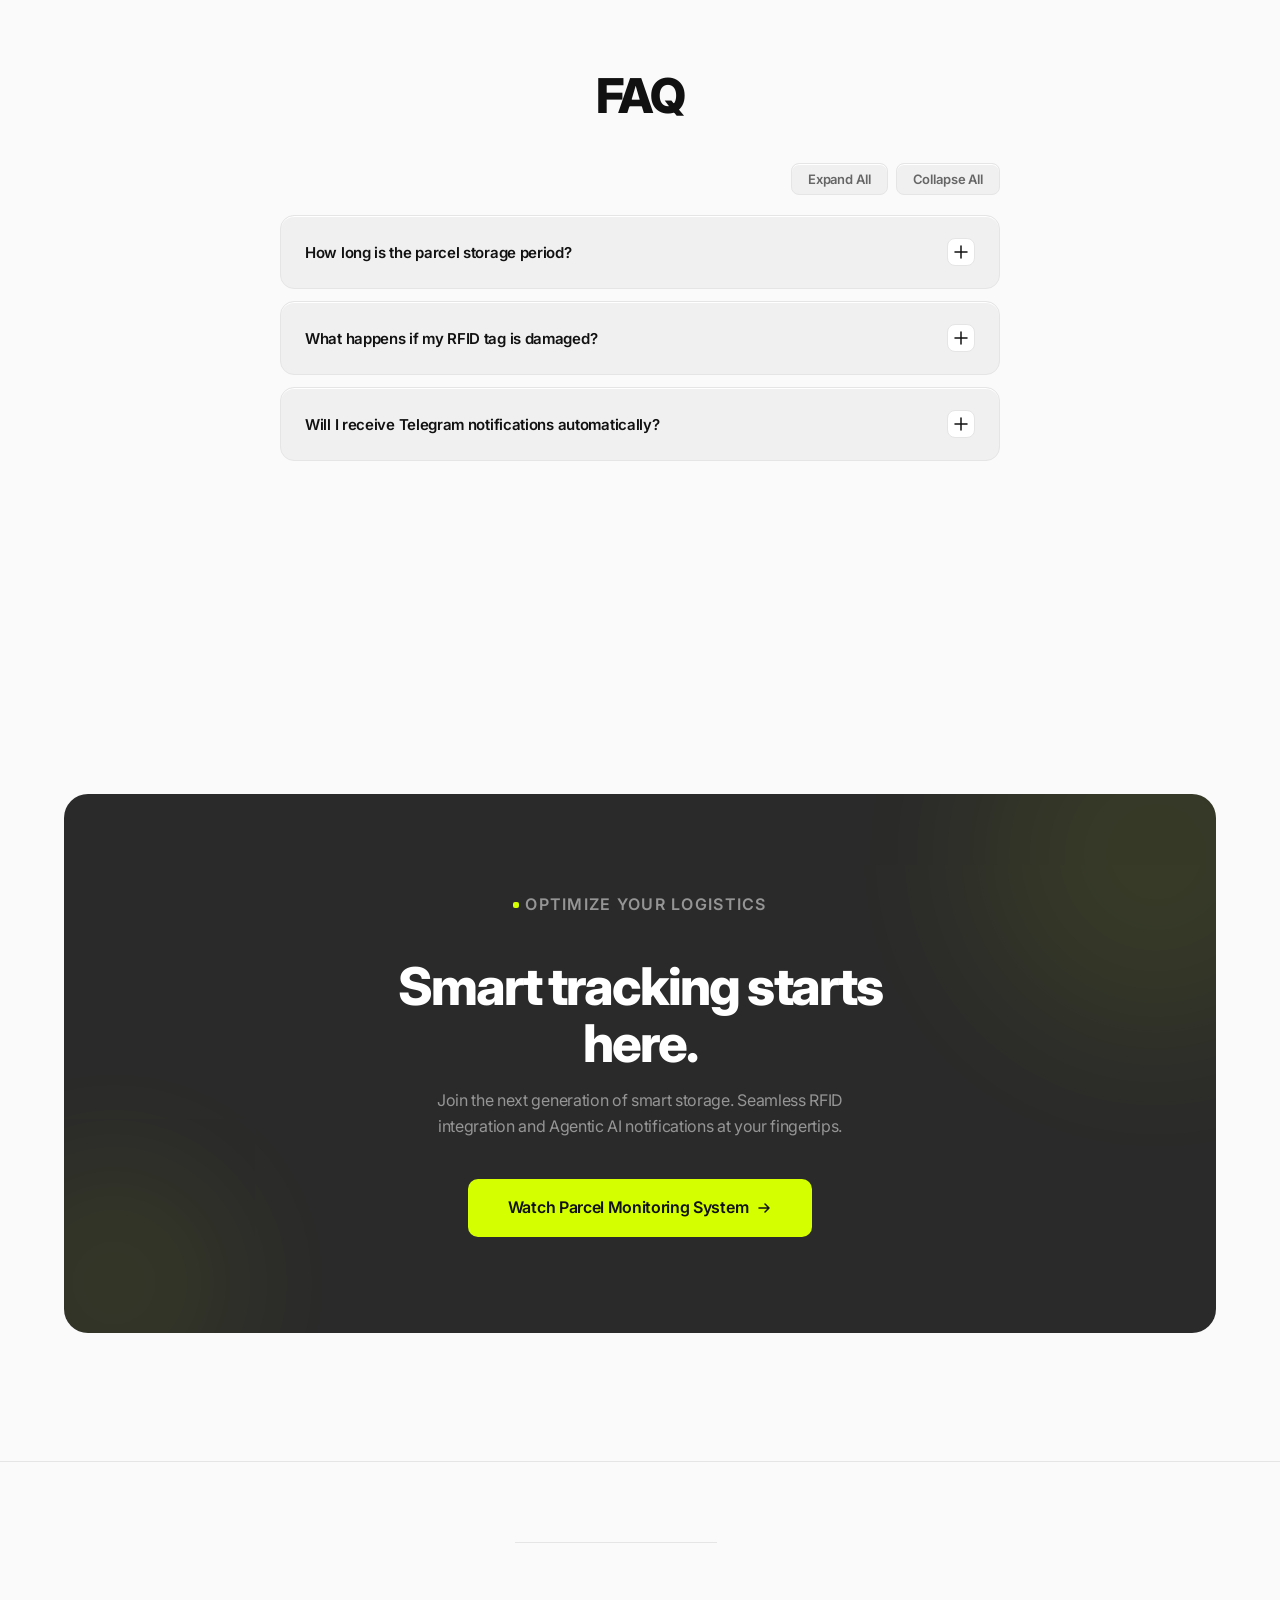
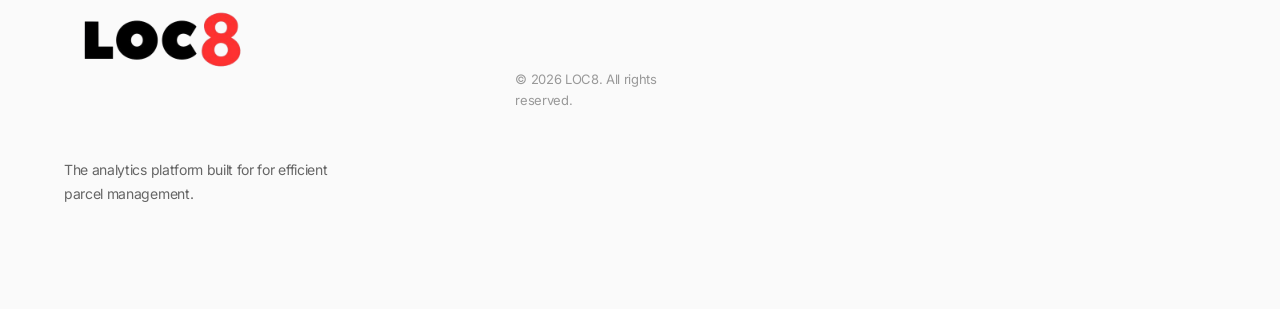
==== commit f35fc6db: "update" ====
--- a/index.html
+++ b/index.html
@@ -19,7 +19,7 @@
 <!-- ===== NAVIGATION ===== -->
     <nav class="nav" role="navigation" aria-label="Main navigation">
         <div class="nav-inner">
-            <img src="nine.jpg" href="#" alt="LOC8 Logo" height="50" style="width: auto;">           
+            <img src="bg.png" href="#" alt="LOC8 Logo" height="200" style="width: auto;">           
             </span>
             </a>
             <ul class="nav-links" id="navLinks">
@@ -348,7 +348,7 @@
         <div class="container">
             <div class="footer-grid">
                 <div>
-                    <img src="nine.jpg" alt="LOC8 Logo" height="150" style="width: auto;"> 
+                    <img src="bg.png" alt="LOC8 Logo" height="200;" style="width: auto;"> 
                     </a>
                     <p class="footer-brand-desc">The analytics platform built for for efficient parcel management. </p>
                 </div>
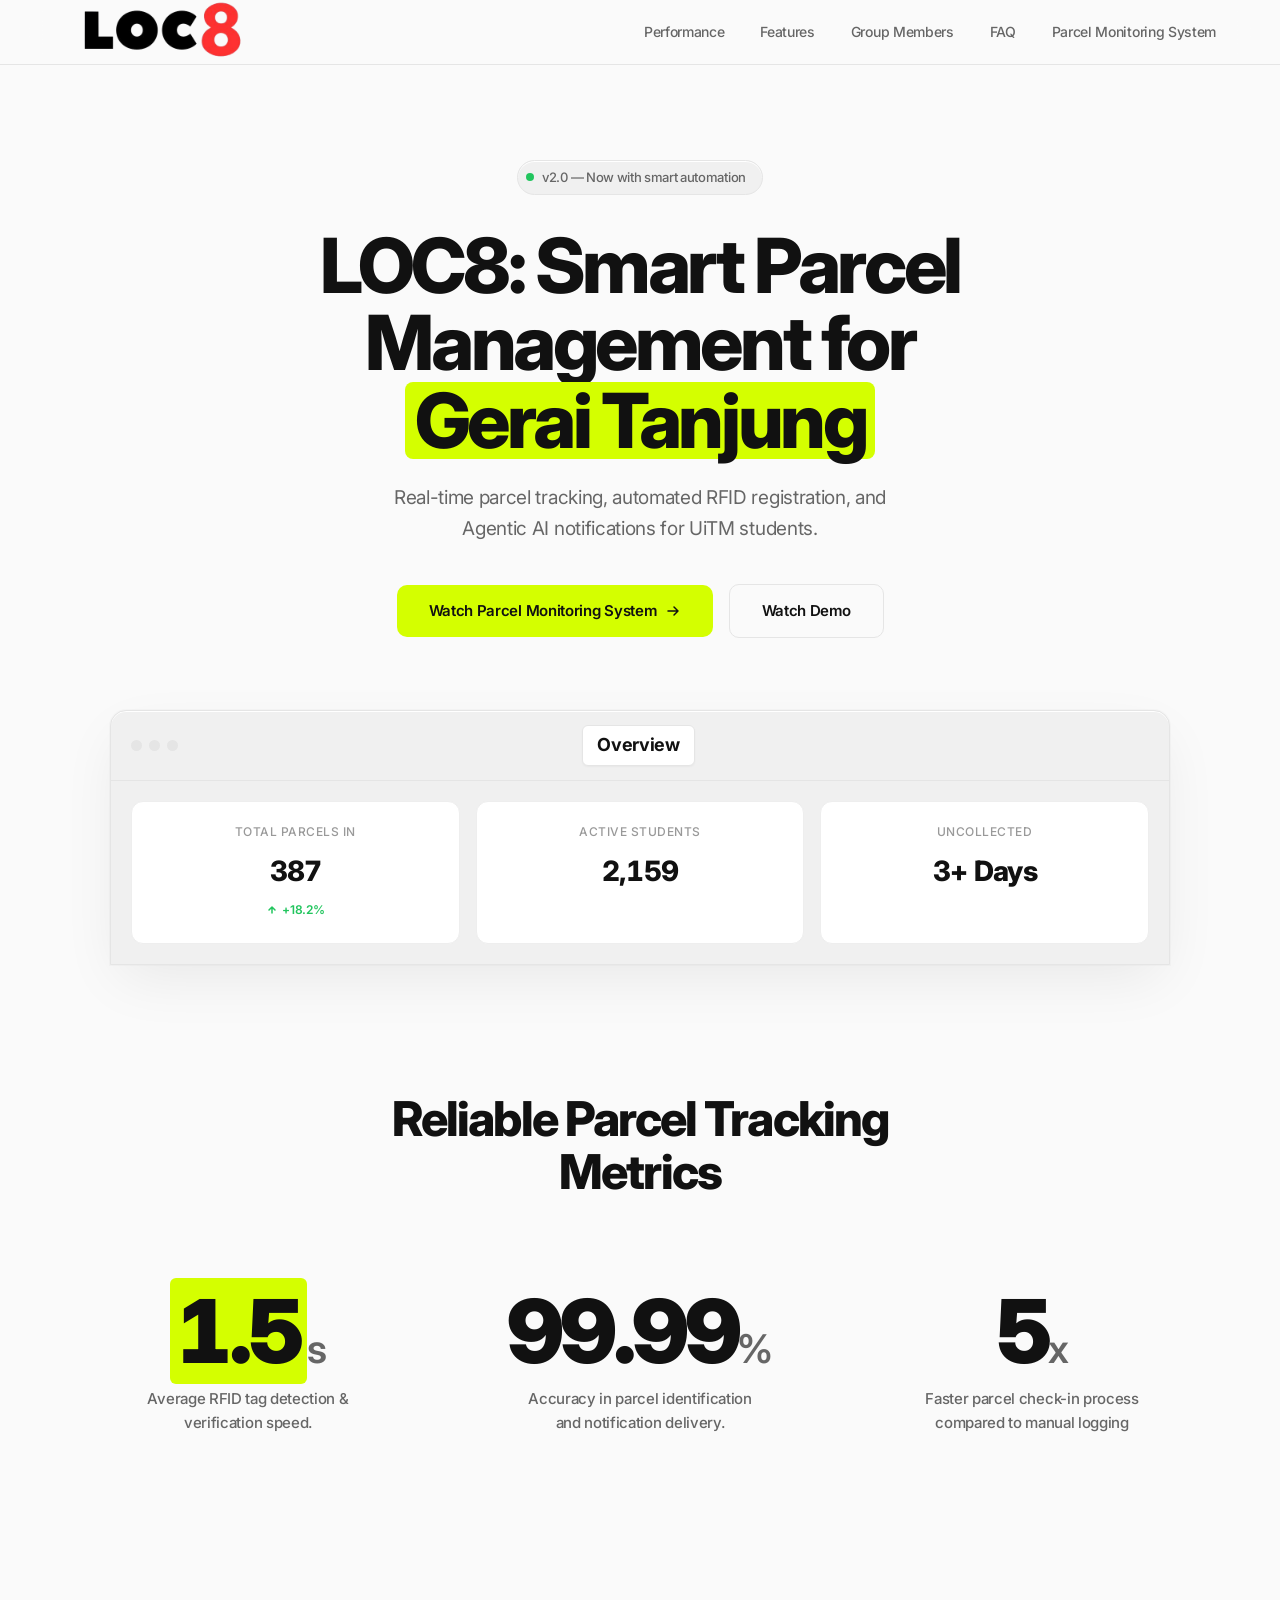
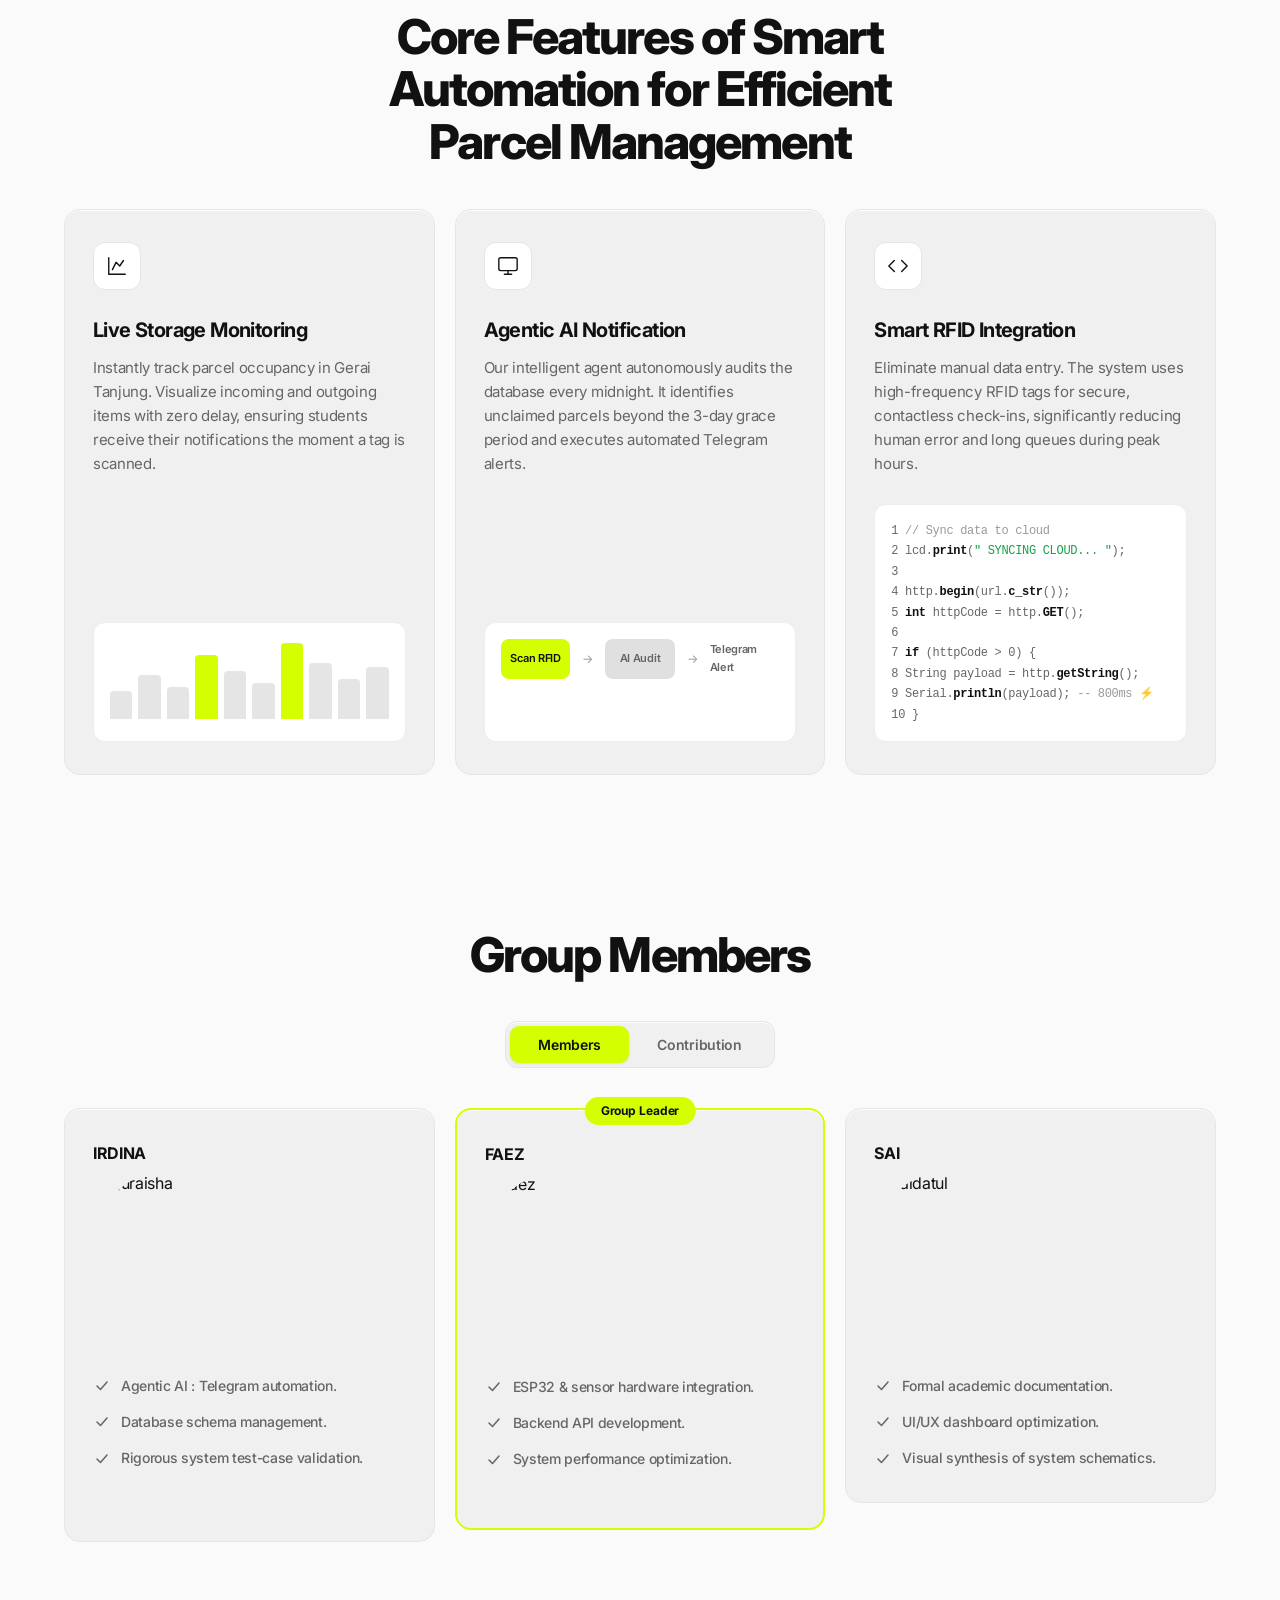
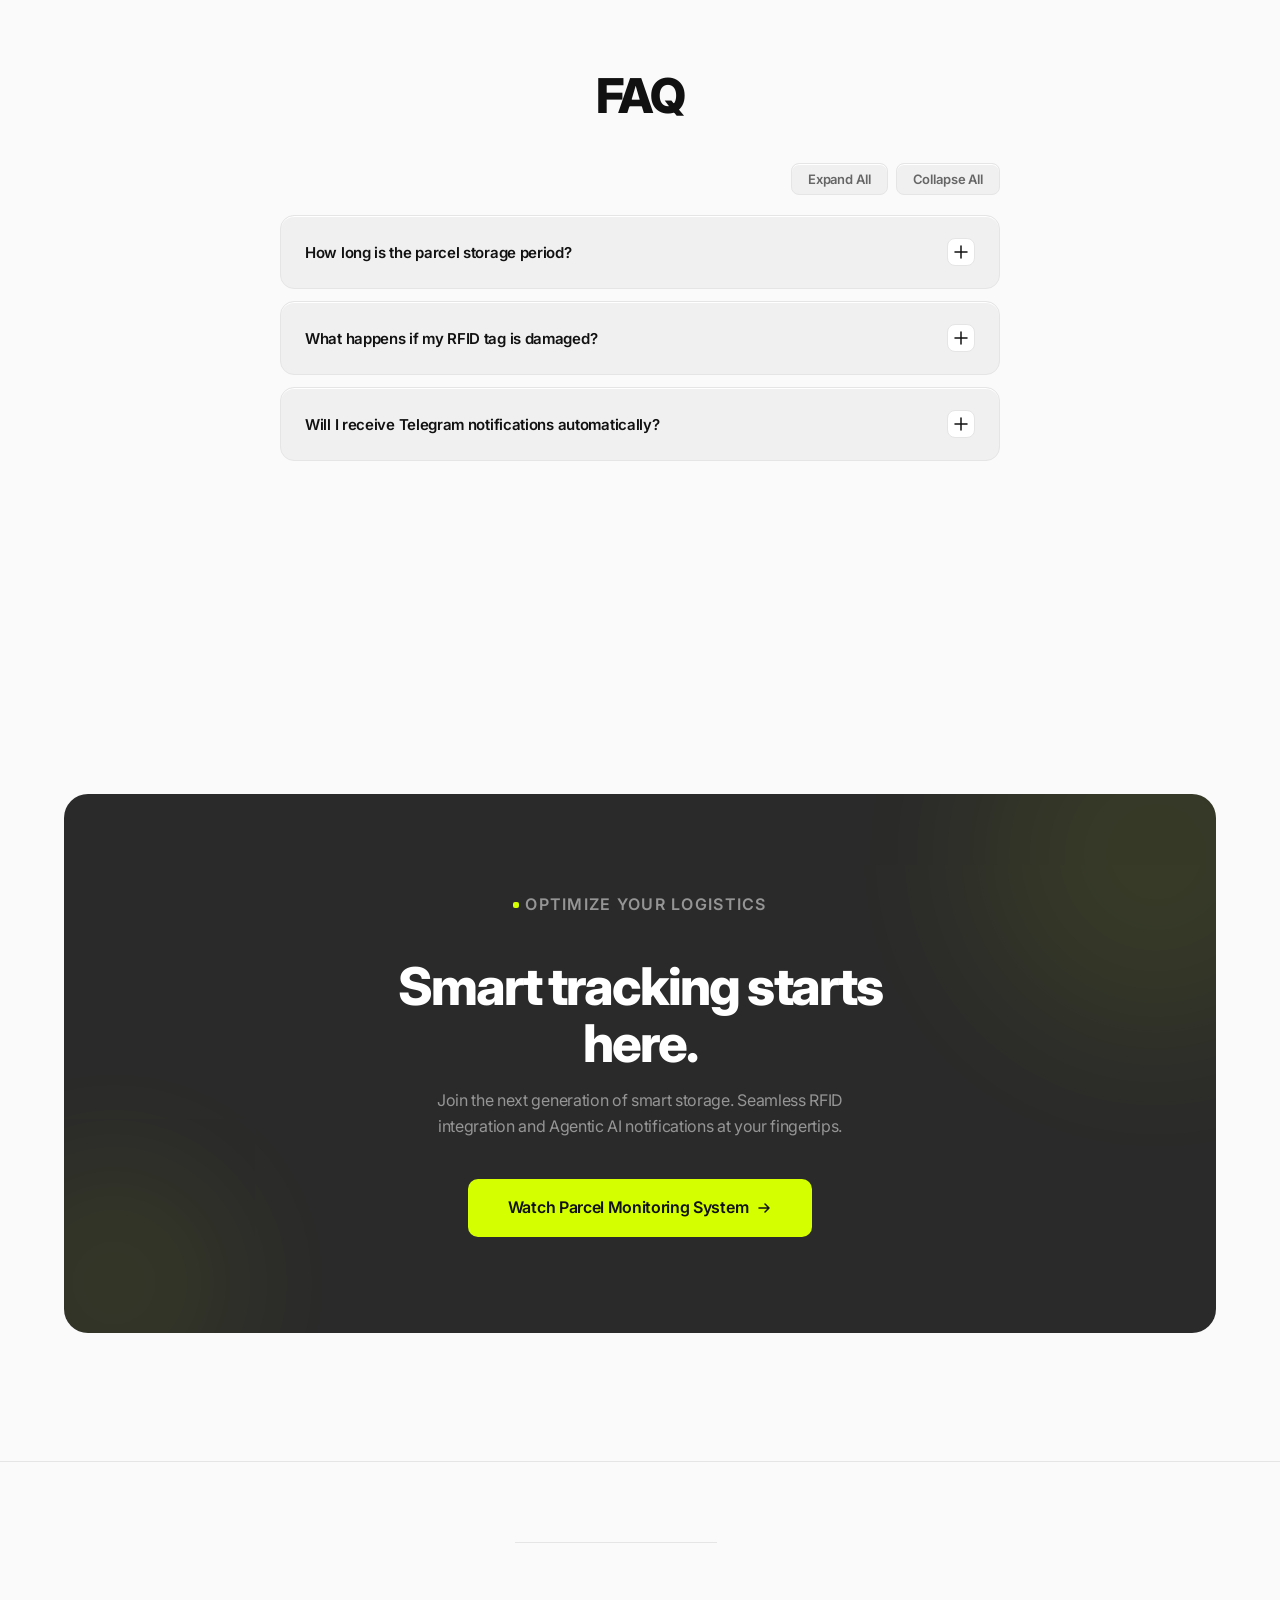
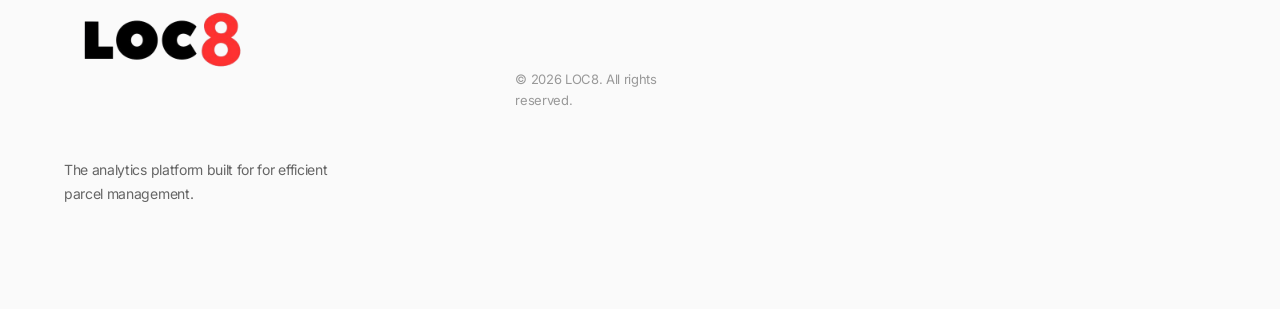
==== commit b0795db8: "nama" ====
--- a/index.html
+++ b/index.html
@@ -51,7 +51,7 @@
                     Watch Parcel Monitoring System
               <svg width="16" height="16" viewBox="0 0 16 16" fill="none" xmlns="http://www.w3.org/2000/svg"><path d="M3 8H13M13 8L9 4M13 8L9 12" stroke="currentColor" stroke-width="1.5" stroke-linecap="round" stroke-linejoin="round"/></svg>
                 </a>
-                <a href="#" class="btn-ghost">Watch Demo</a>
+                <a href="https://youtu.be/2umlIT_1YGI" class="btn-ghost">Watch Demo</a>
 
                 </a>
                
@@ -211,7 +211,7 @@
                 
                 <!-- Pro -->
                 <div class="card pricing-card reveal">
-                    <div class="pricing-plan-name">QURAISHA IRDINA BINTI HAZIMIN</div>
+                    <div class="pricing-plan-name">IRDINA</div>
                     <img src="quraisha.png" alt="Quraisha" width="150" height="150" style="object-fit: cover; border-radius: 50%;">
                     <br>
                      <p class="pricing-billed yearly" data-monthly="" data-yearly="Data Governance & System Automation"> </p> 
@@ -235,7 +235,7 @@
 
                 <!-- Pro -->
                 <div class="card pricing-card featured reveal">
-                    <div class="pricing-plan-name">MUHAMMAD FAEZ BIN MOHD YAHIZAN</div> 
+                    <div class="pricing-plan-name">FAEZ</div> 
                      <img src="faez.png" alt="Faez" width="150" height="150" style="object-fit: cover; border-radius: 50%;">
                     <br>
                     <p class="pricing-billed yearly" data-monthly="" data-yearly="IoT Infrastructure & Backend Development"> </p>
@@ -259,7 +259,7 @@
 
                 <!-- Pro -->
                 <div class="card pricing-card reveal">
-                    <div class="pricing-plan-name">SITI SAIDATUL SYAHIRAH BINTI HISAMUDIN</div>
+                    <div class="pricing-plan-name">SAI</div>
                      <img src="saidatul.png" alt="Saidatul" width="150" height="150" style="object-fit: cover; border-radius: 50%;">
                     <br>
                     <p class="pricing-billed yearly" data-monthly="" data-yearly="UX Design & Technical Documentation"> </p>
@@ -298,7 +298,7 @@
                         <span class="faq-icon"><svg viewBox="0 0 14 14" fill="none"><path d="M7 1v12M1 7h12" stroke="#111" stroke-width="1.5" stroke-linecap="round"/></svg></span>
                     </button>
                     <div class="faq-answer">
-                        <div class="faq-answer-inner">Parcels can be stored for up to 3 days before the AI agent triggers a penalty warning or a second reminder notification.</div>
+                        <div class="faq-answer-inner">Parcels can be stored for up to 3 days before the AI agent triggers notifications until the user collects the parcel.</div>
                     </div>
                 </div>
                 <div class="faq-item reveal">
@@ -307,7 +307,7 @@
                         <span class="faq-icon"><svg viewBox="0 0 14 14" fill="none"><path d="M7 1v12M1 7h12" stroke="#111" stroke-width="1.5" stroke-linecap="round"/></svg></span>
                     </button>
                     <div class="faq-answer">
-                        <div class="faq-answer-inner">You can report the damage to the Gerai Tanjung admin for a tag replacement to ensure accurate scanning and tracking.</div>
+                        <div class="faq-answer-inner">You can report the damage to the Gerai Tanjung vendor for a tag replacement to ensure accurate scanning and tracking.</div>
                     </div>
                 </div>
                 <div class="faq-item reveal">
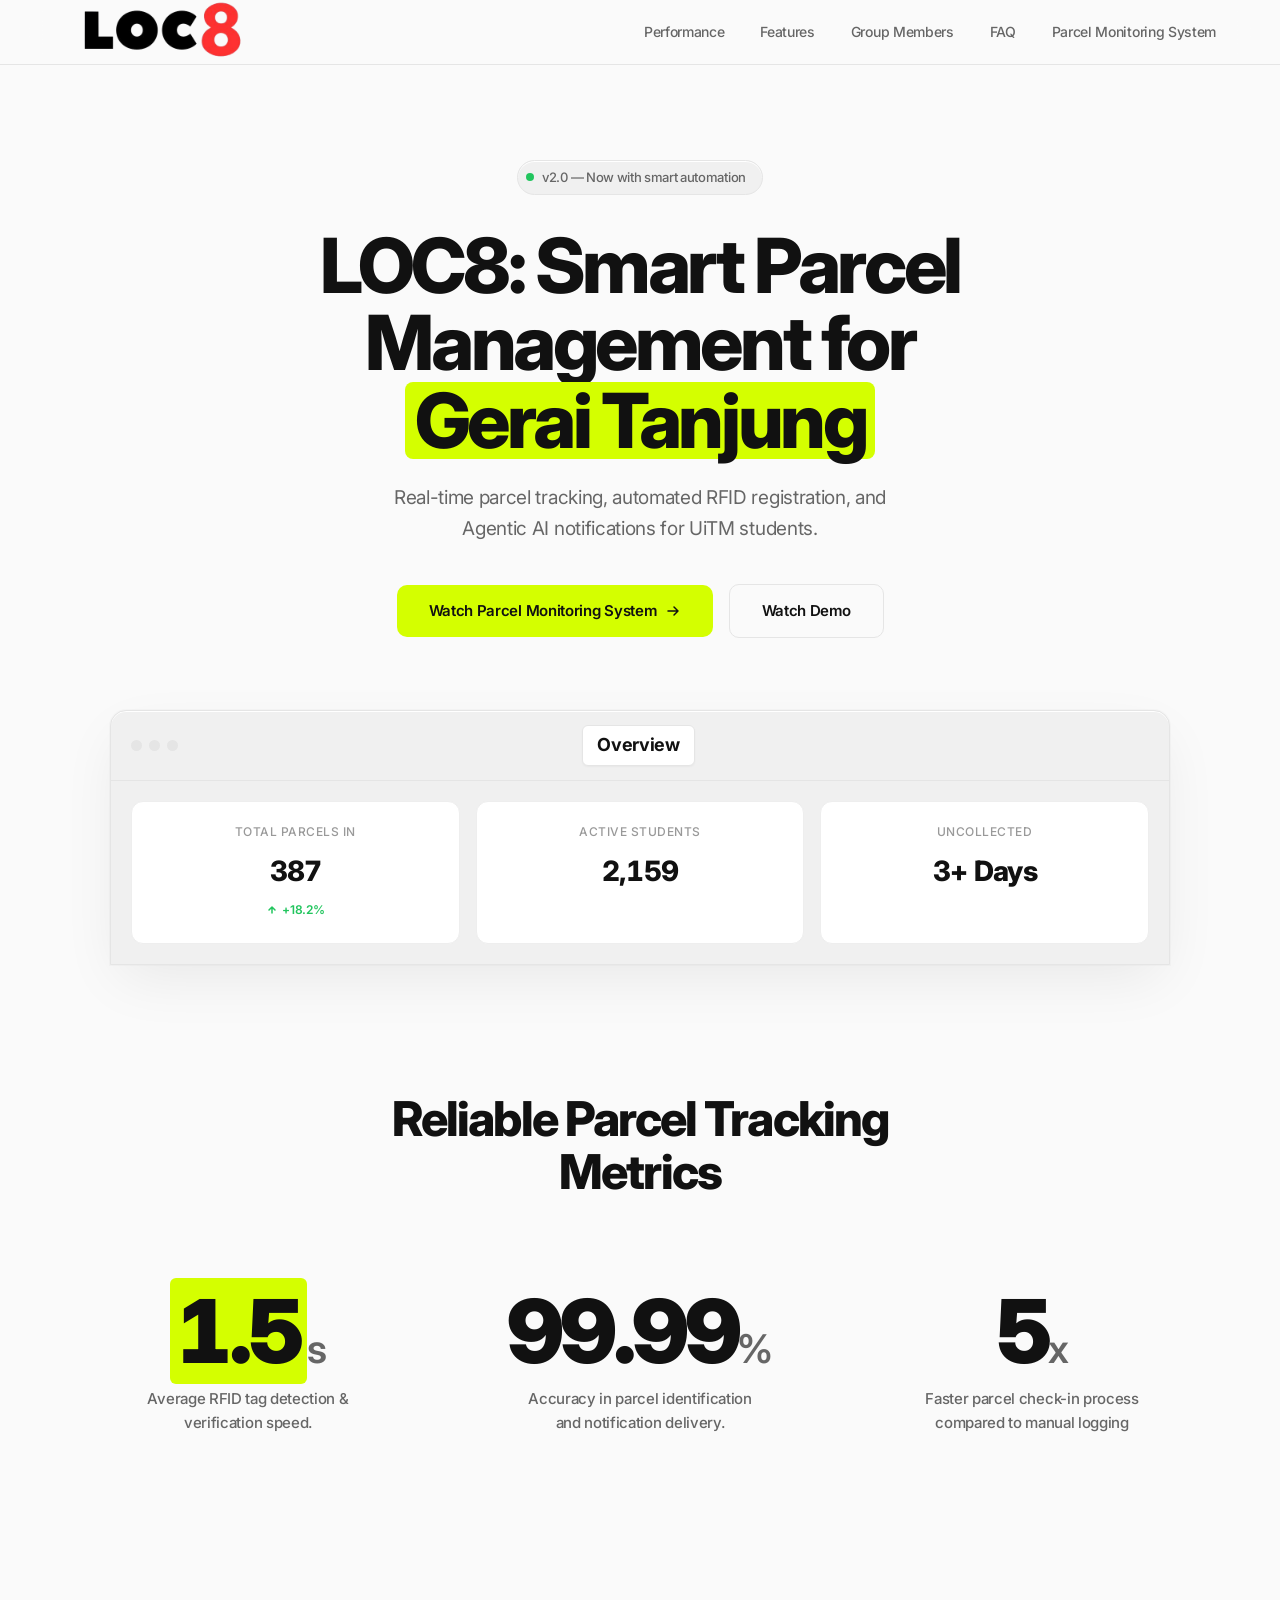
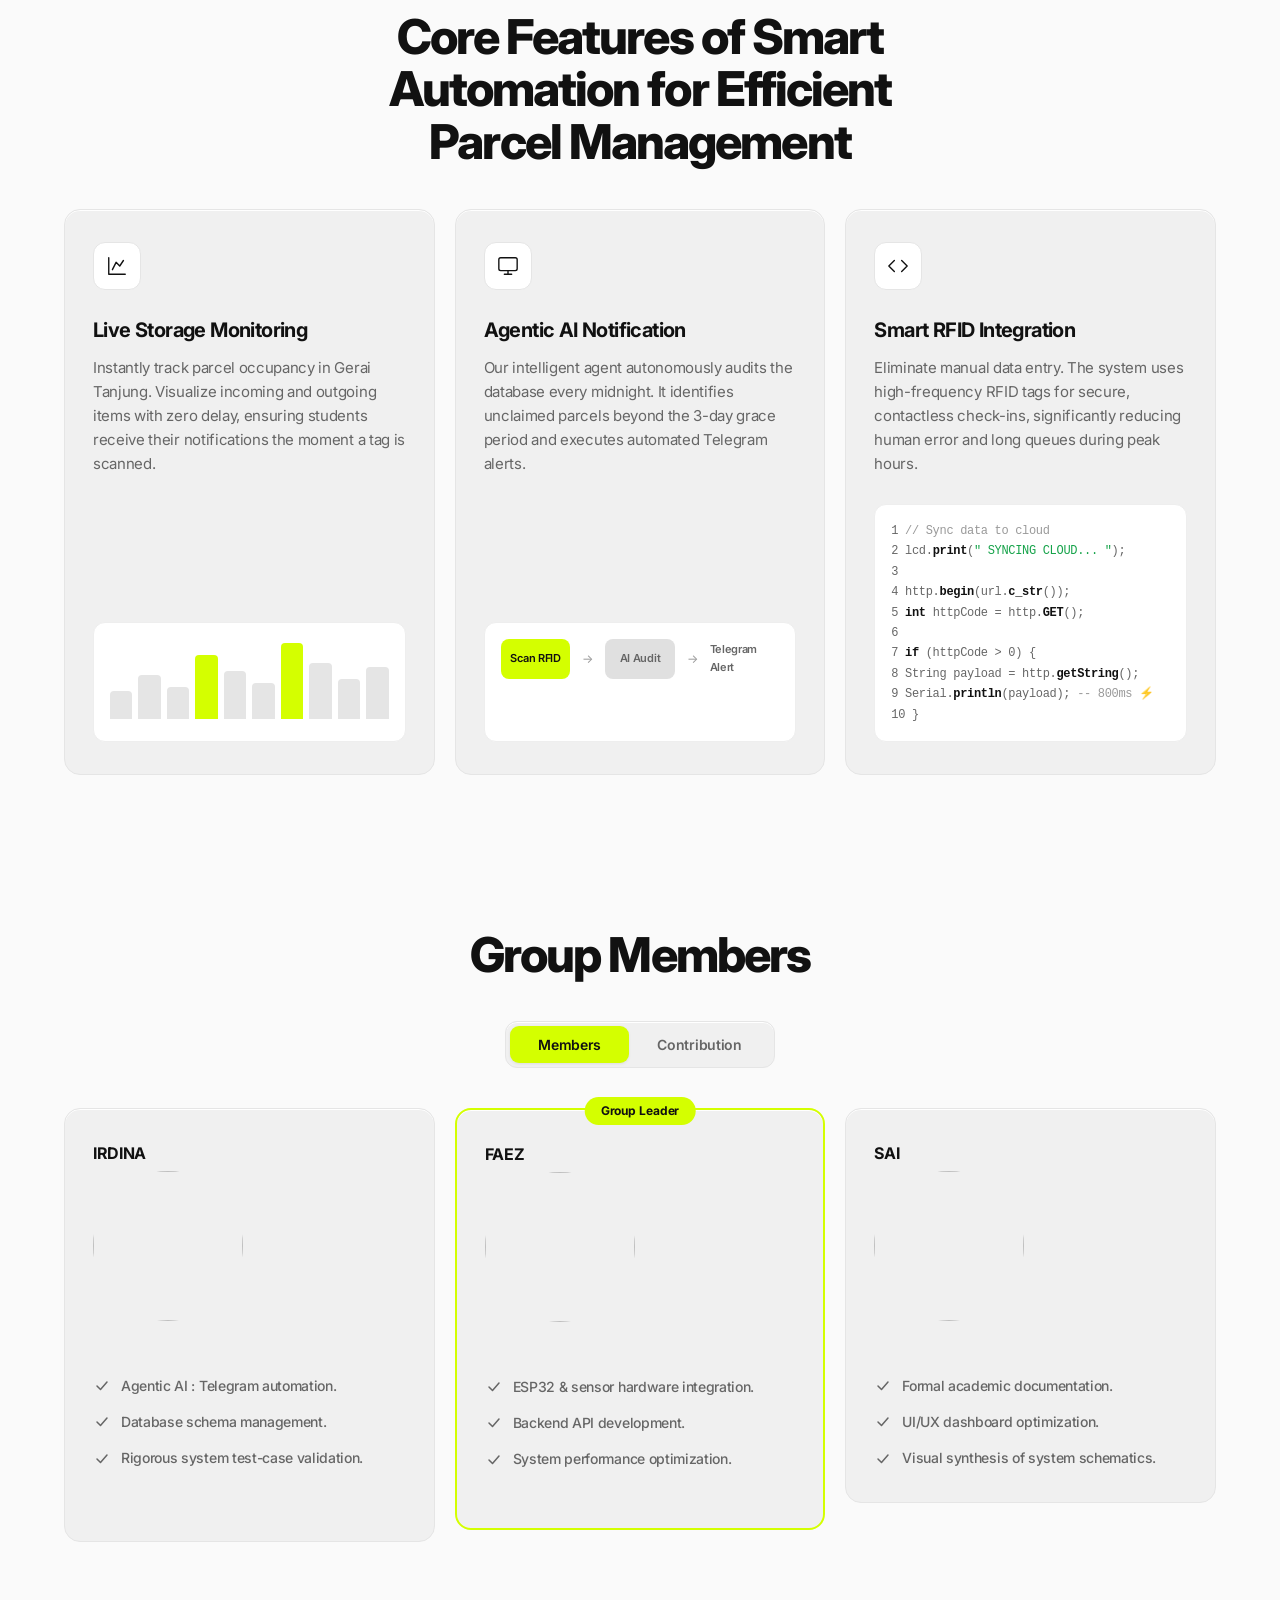
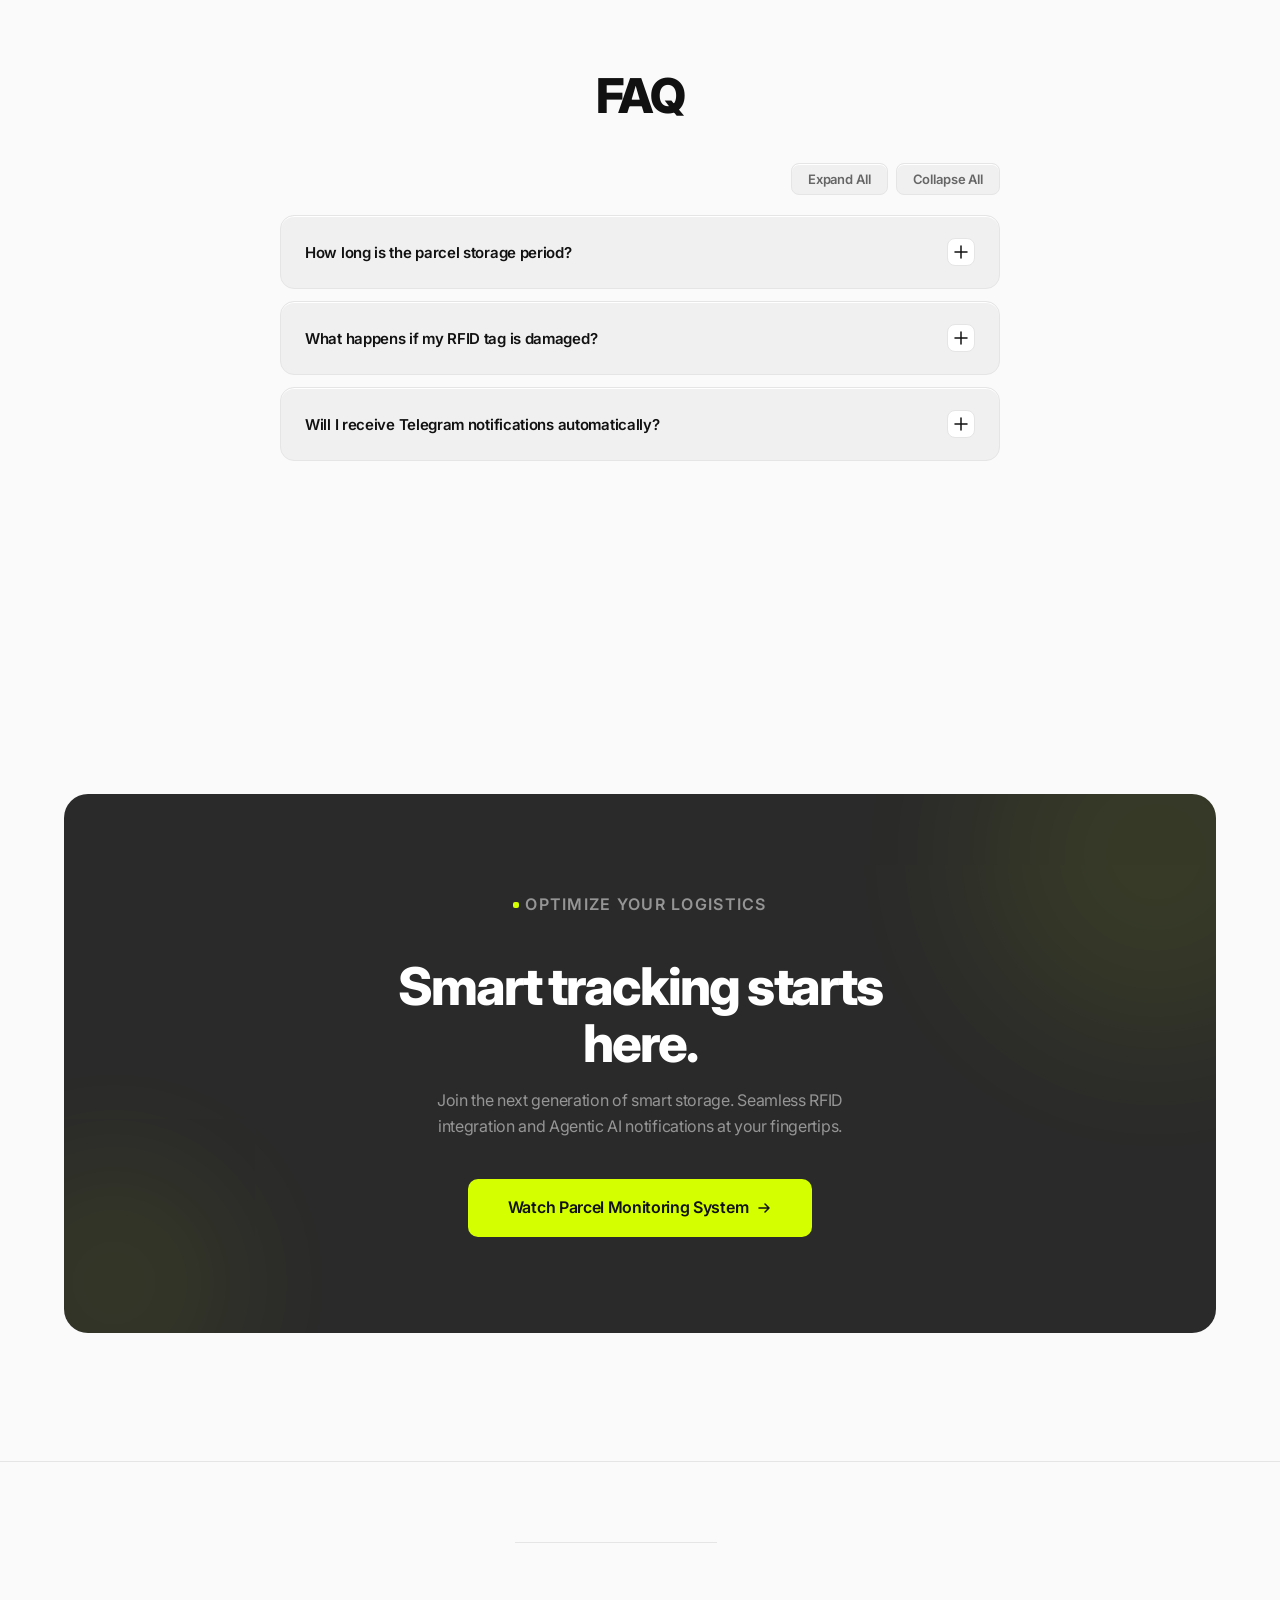
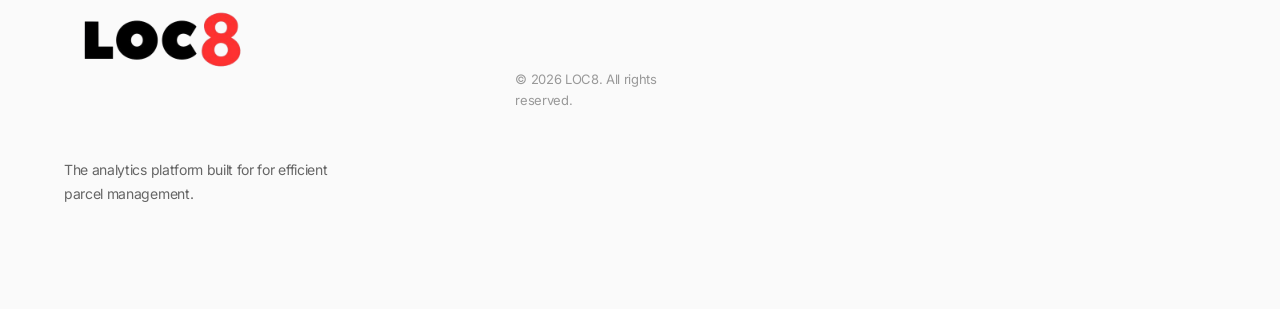
==== commit e8bdec5e: "nama" ====
--- a/index.html
+++ b/index.html
@@ -212,7 +212,7 @@
                 <!-- Pro -->
                 <div class="card pricing-card reveal">
                     <div class="pricing-plan-name">IRDINA</div>
-                    <img src="quraisha.png" alt="Quraisha" width="150" height="150" style="object-fit: cover; border-radius: 50%;">
+                    <img src="quraisha.png" width="150" height="150" style="object-fit: cover; border-radius: 50%;">
                     <br>
                      <p class="pricing-billed yearly" data-monthly="" data-yearly="Data Governance & System Automation"> </p> 
                     <ul class="pricing-features">
@@ -236,7 +236,7 @@
                 <!-- Pro -->
                 <div class="card pricing-card featured reveal">
                     <div class="pricing-plan-name">FAEZ</div> 
-                     <img src="faez.png" alt="Faez" width="150" height="150" style="object-fit: cover; border-radius: 50%;">
+                     <img src="faez.png" width="150" height="150" style="object-fit: cover; border-radius: 50%;">
                     <br>
                     <p class="pricing-billed yearly" data-monthly="" data-yearly="IoT Infrastructure & Backend Development"> </p>
                     <ul class="pricing-features">
@@ -260,7 +260,7 @@
                 <!-- Pro -->
                 <div class="card pricing-card reveal">
                     <div class="pricing-plan-name">SAI</div>
-                     <img src="saidatul.png" alt="Saidatul" width="150" height="150" style="object-fit: cover; border-radius: 50%;">
+                     <img src="saidatul.png" width="150" height="150" style="object-fit: cover; border-radius: 50%;">
                     <br>
                     <p class="pricing-billed yearly" data-monthly="" data-yearly="UX Design & Technical Documentation"> </p>
                     <ul class="pricing-features">
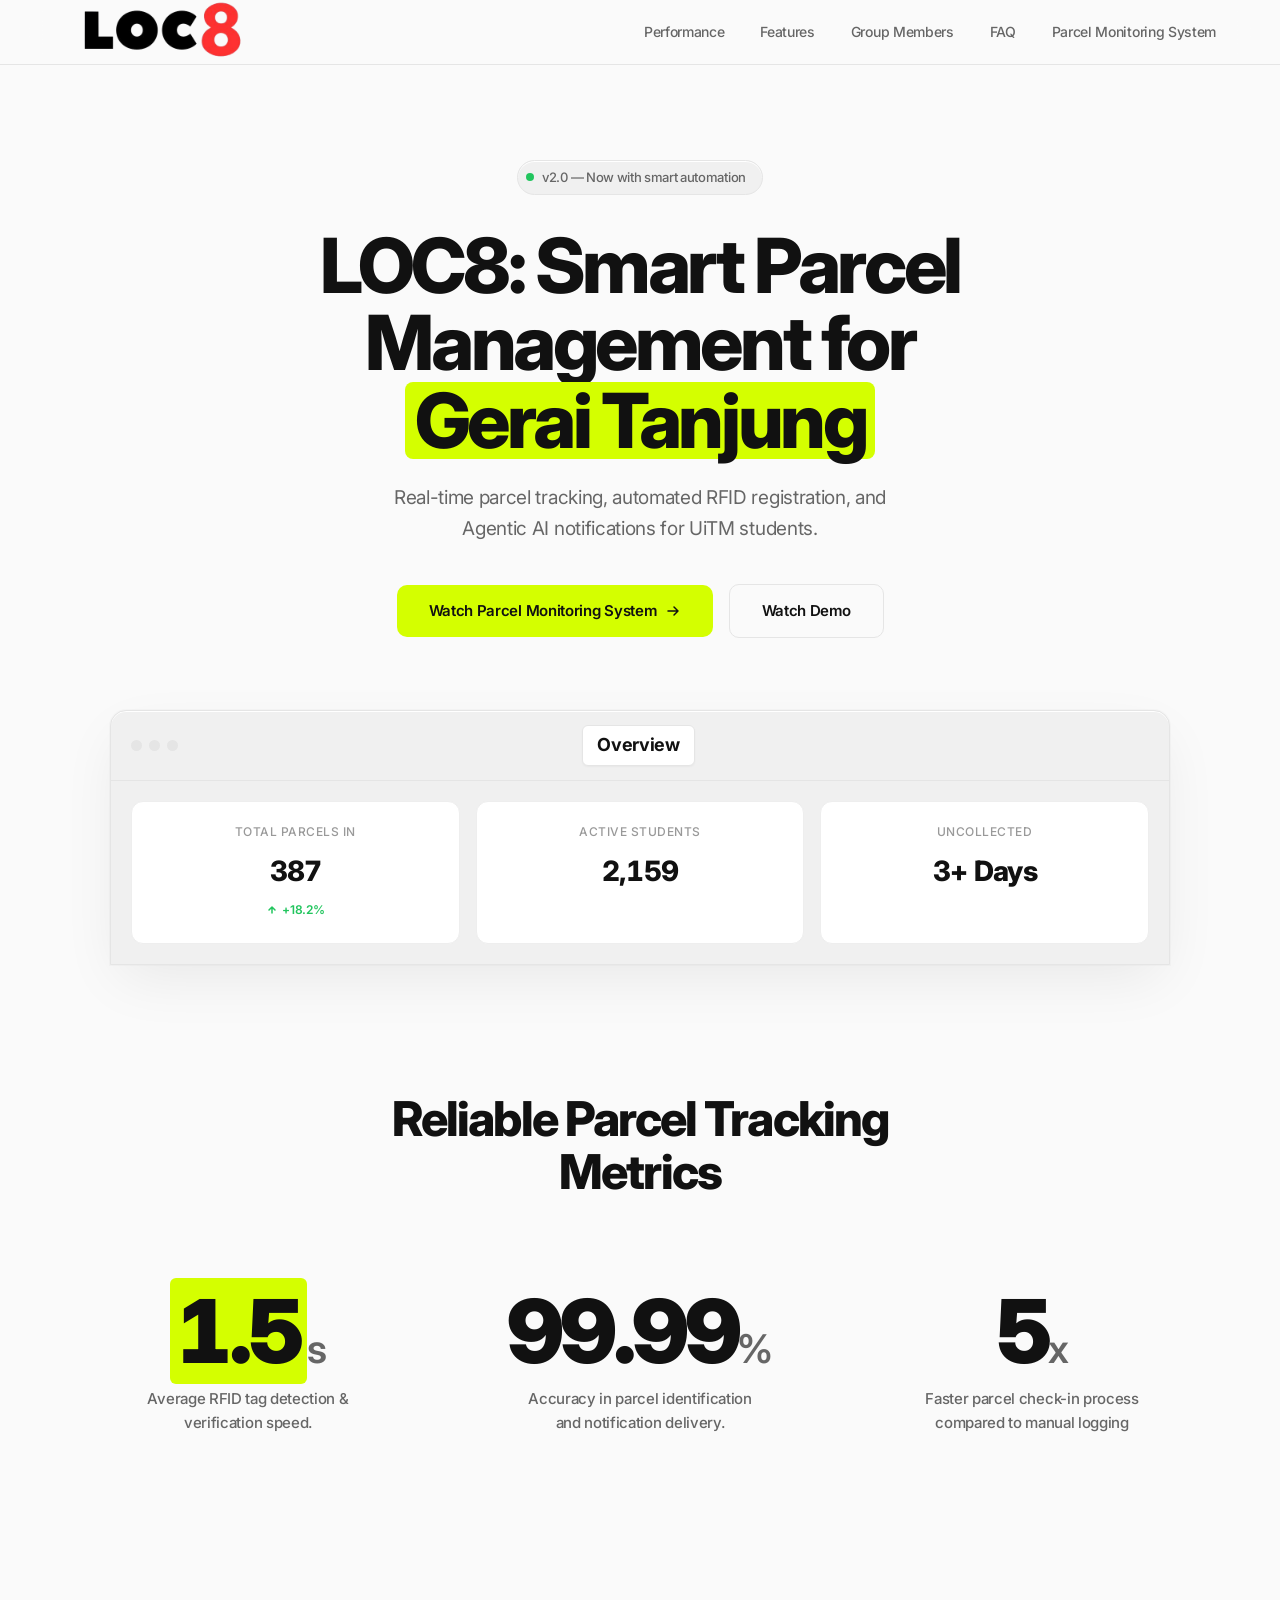
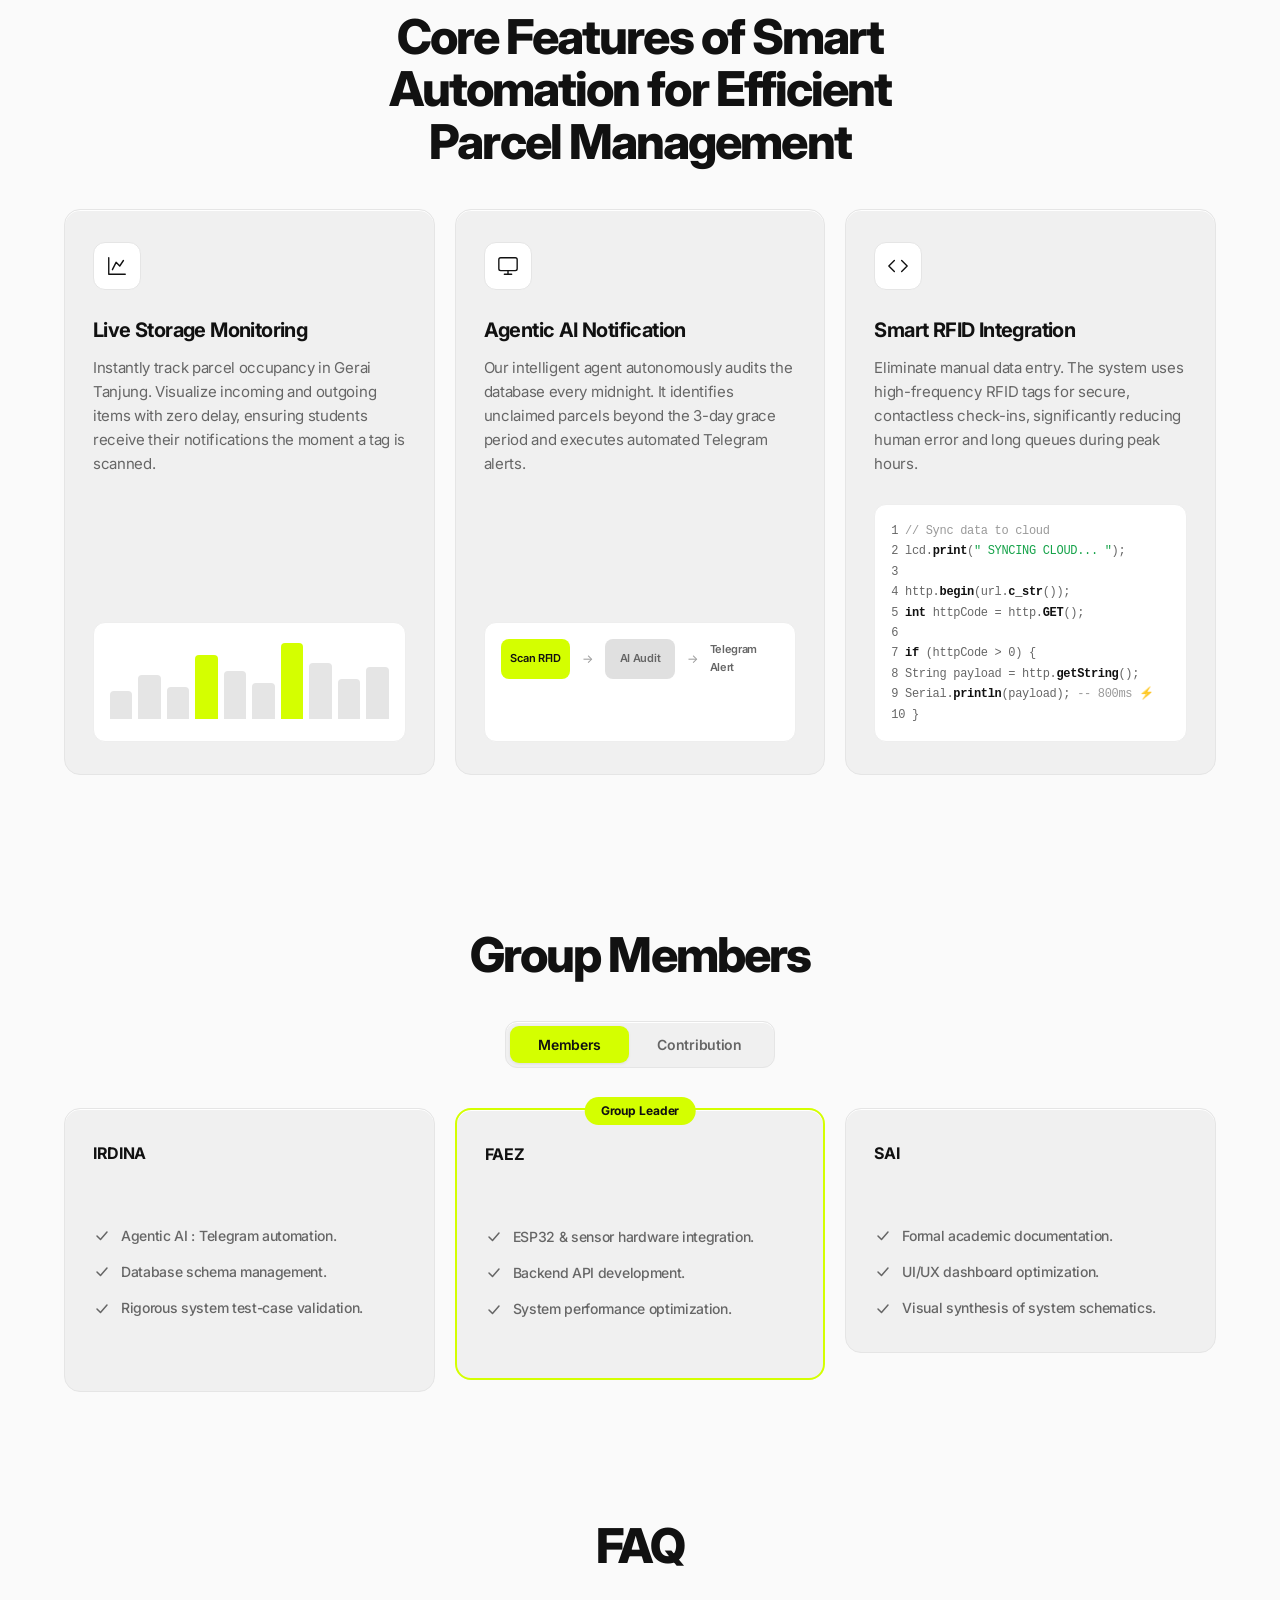
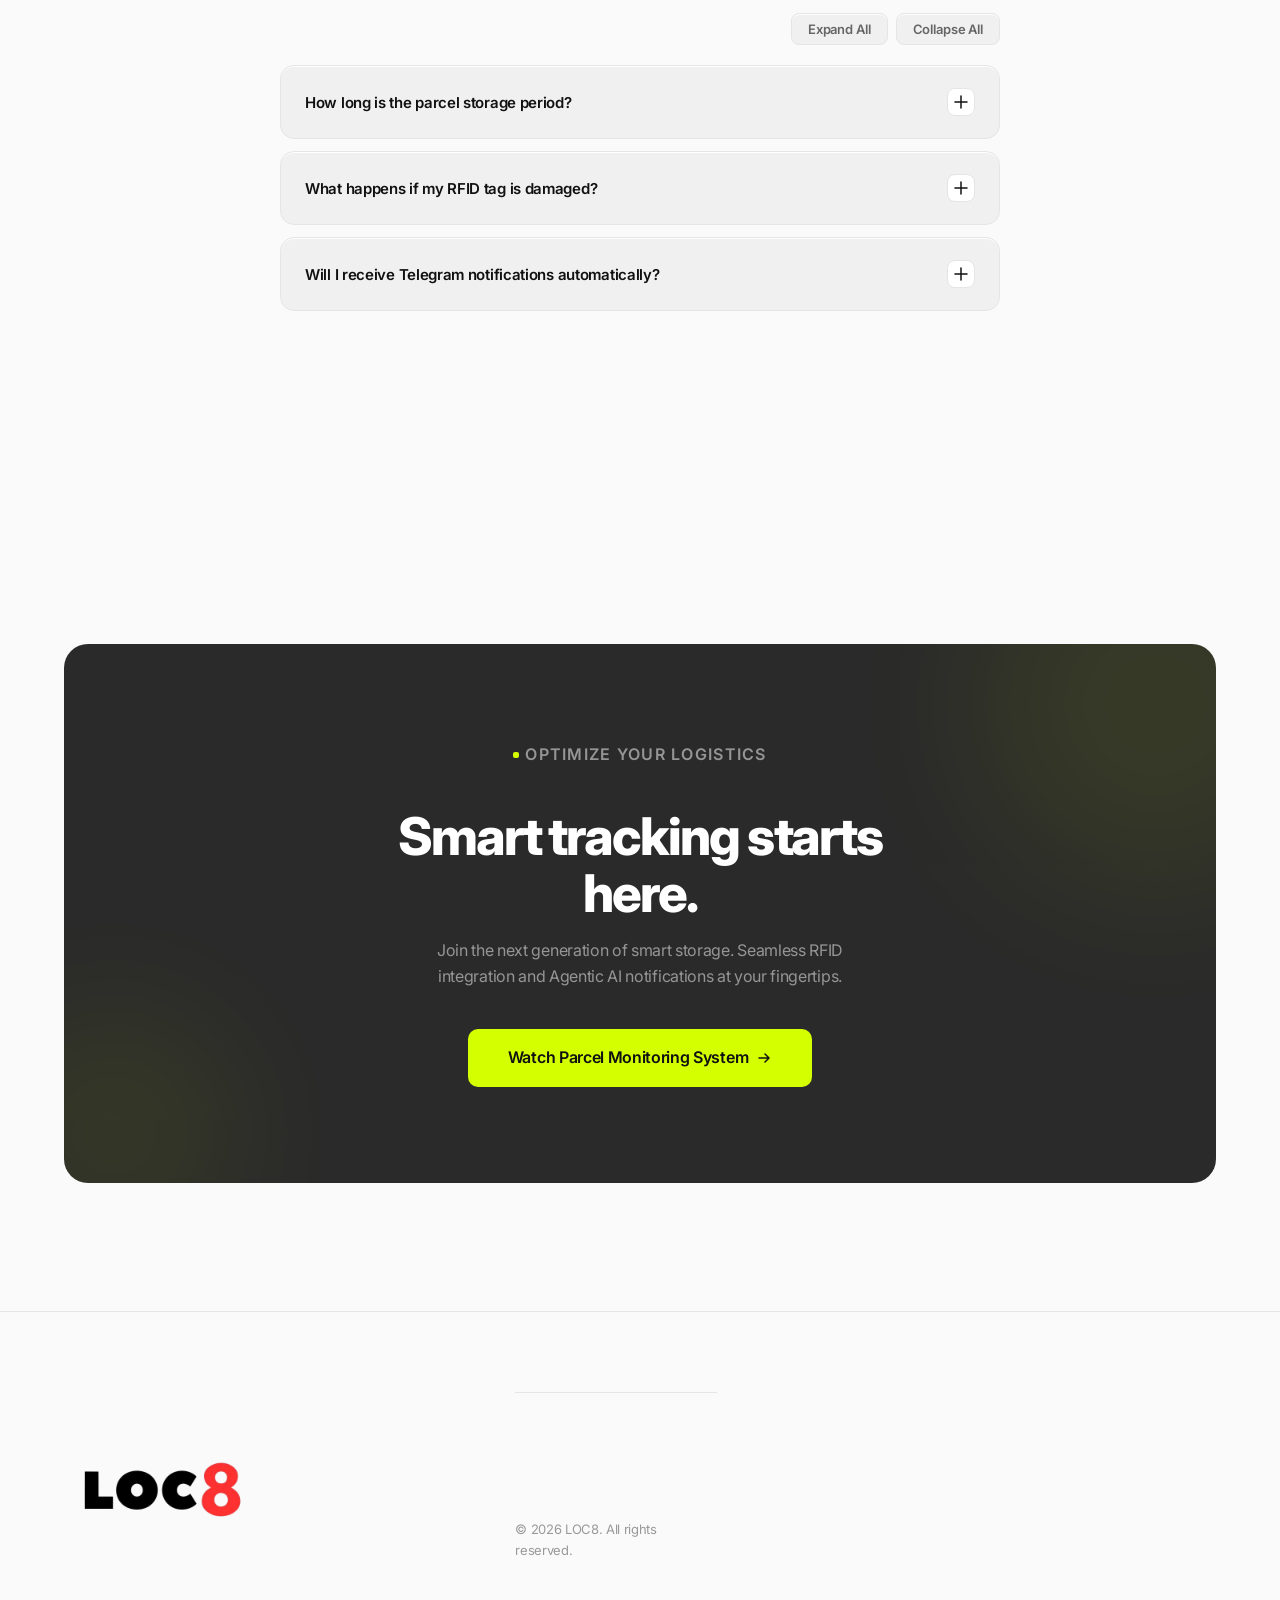
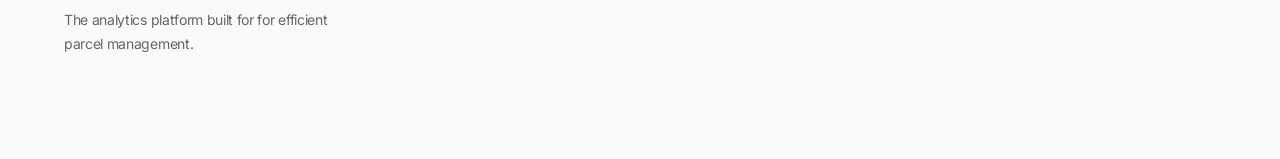
==== commit f7a74b72: "updae gamba" ====
--- a/index.html
+++ b/index.html
@@ -212,7 +212,6 @@
                 <!-- Pro -->
                 <div class="card pricing-card reveal">
                     <div class="pricing-plan-name">IRDINA</div>
-                    <img src="quraisha.png" width="150" height="150" style="object-fit: cover; border-radius: 50%;">
                     <br>
                      <p class="pricing-billed yearly" data-monthly="" data-yearly="Data Governance & System Automation"> </p> 
                     <ul class="pricing-features">
@@ -236,7 +235,6 @@
                 <!-- Pro -->
                 <div class="card pricing-card featured reveal">
                     <div class="pricing-plan-name">FAEZ</div> 
-                     <img src="faez.png" width="150" height="150" style="object-fit: cover; border-radius: 50%;">
                     <br>
                     <p class="pricing-billed yearly" data-monthly="" data-yearly="IoT Infrastructure & Backend Development"> </p>
                     <ul class="pricing-features">
@@ -260,7 +258,6 @@
                 <!-- Pro -->
                 <div class="card pricing-card reveal">
                     <div class="pricing-plan-name">SAI</div>
-                     <img src="saidatul.png" width="150" height="150" style="object-fit: cover; border-radius: 50%;">
                     <br>
                     <p class="pricing-billed yearly" data-monthly="" data-yearly="UX Design & Technical Documentation"> </p>
                     <ul class="pricing-features">
